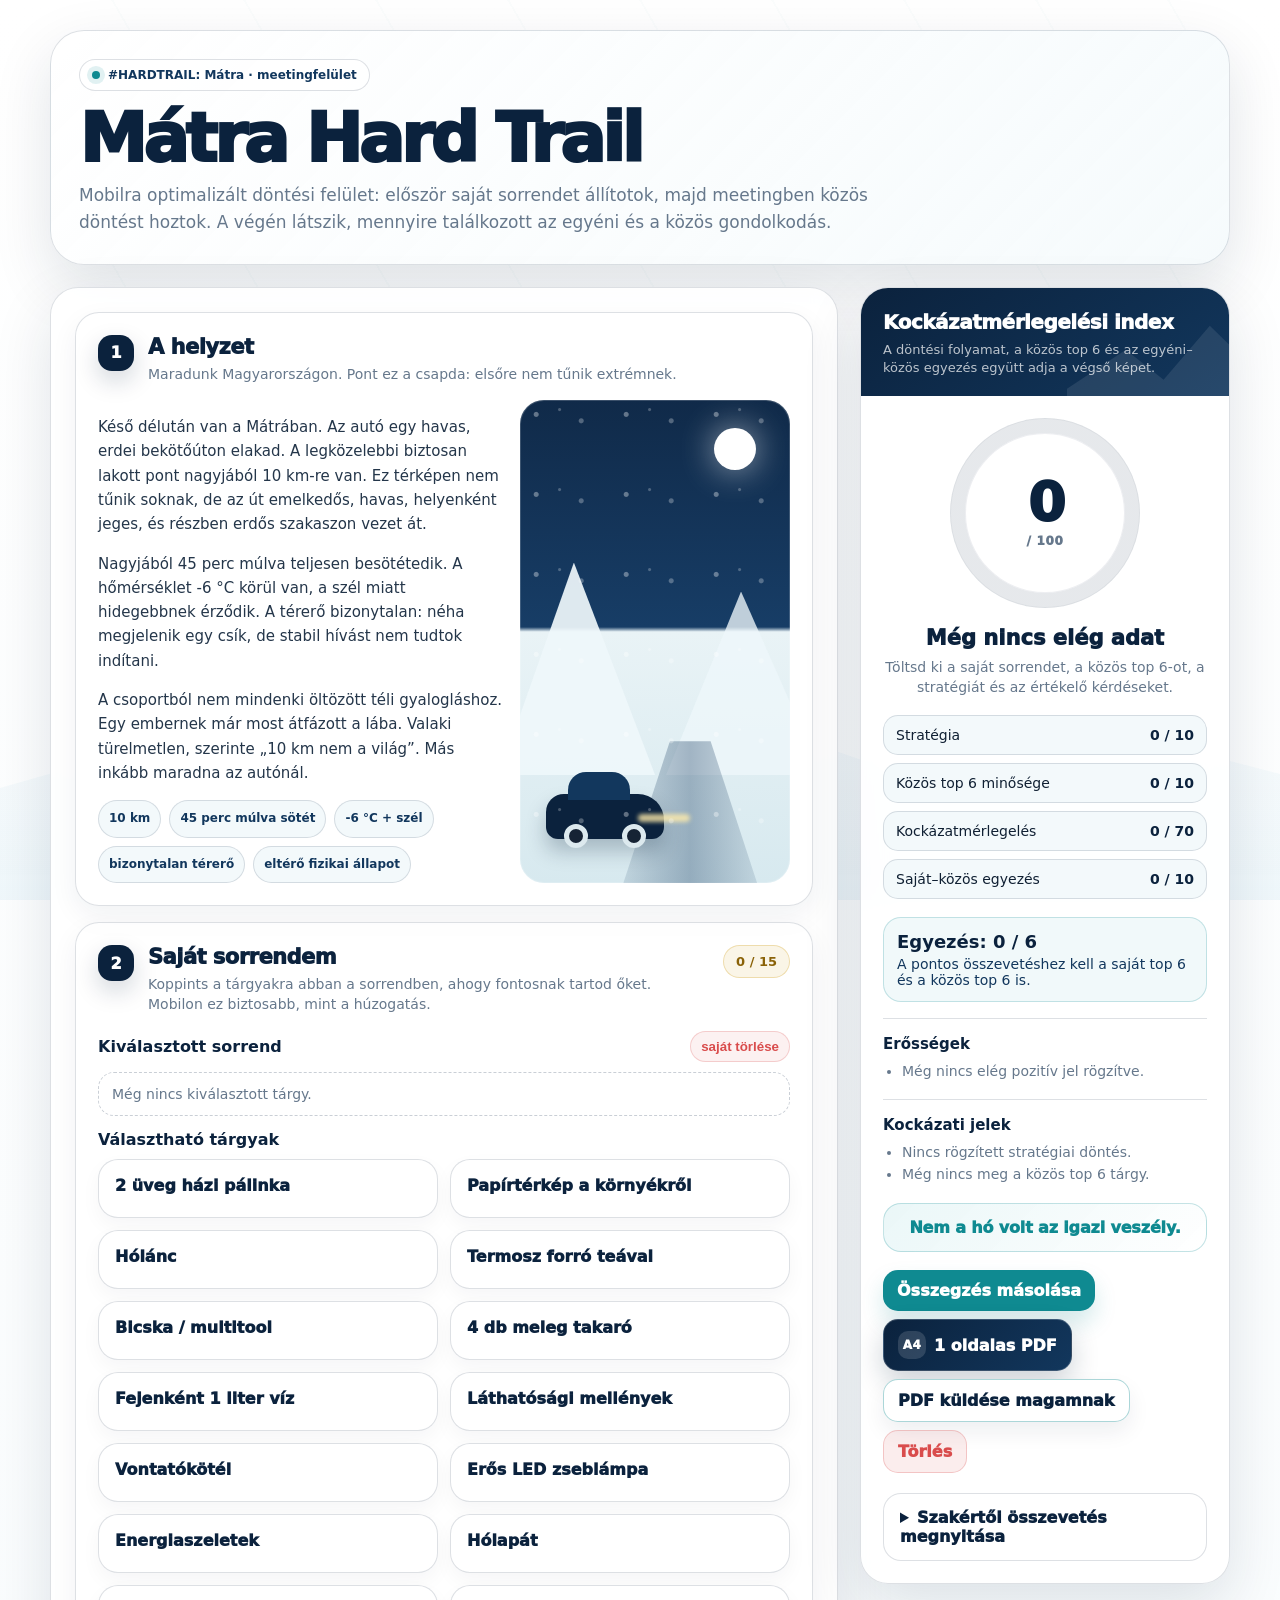
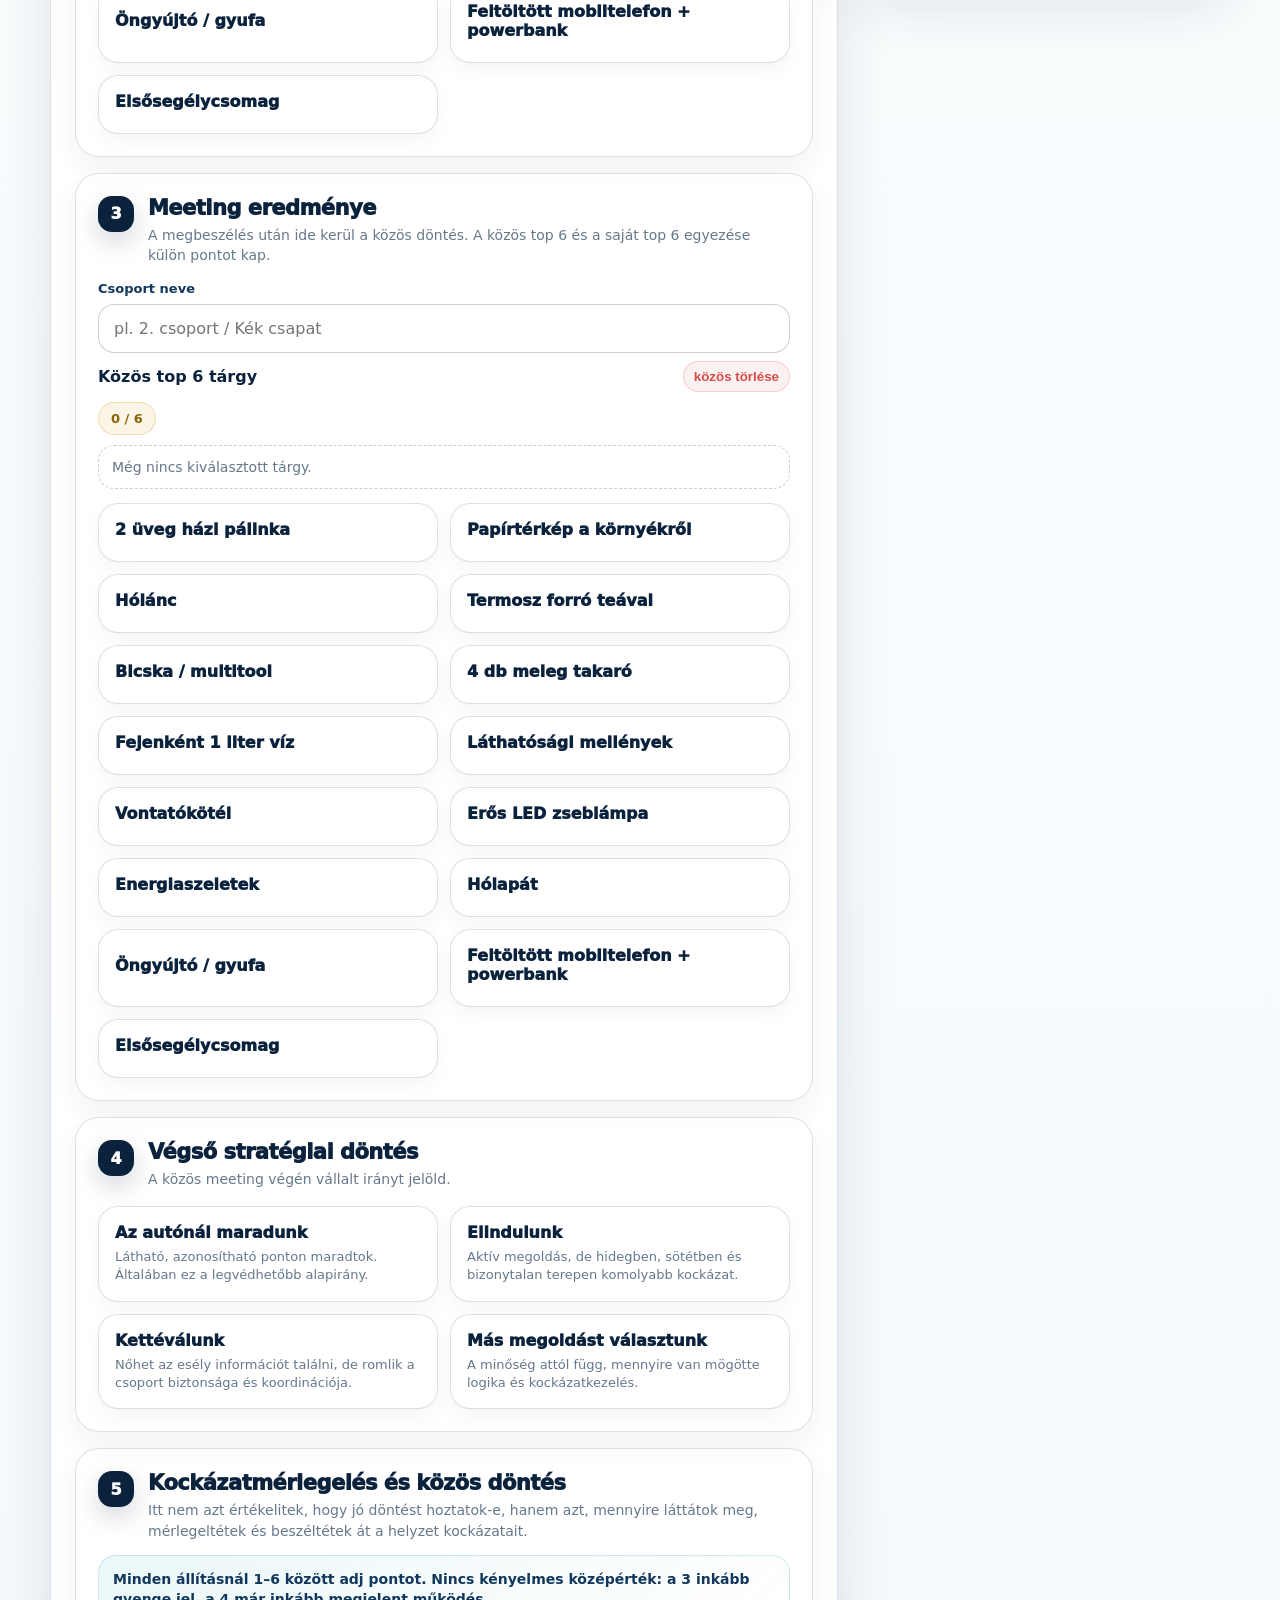
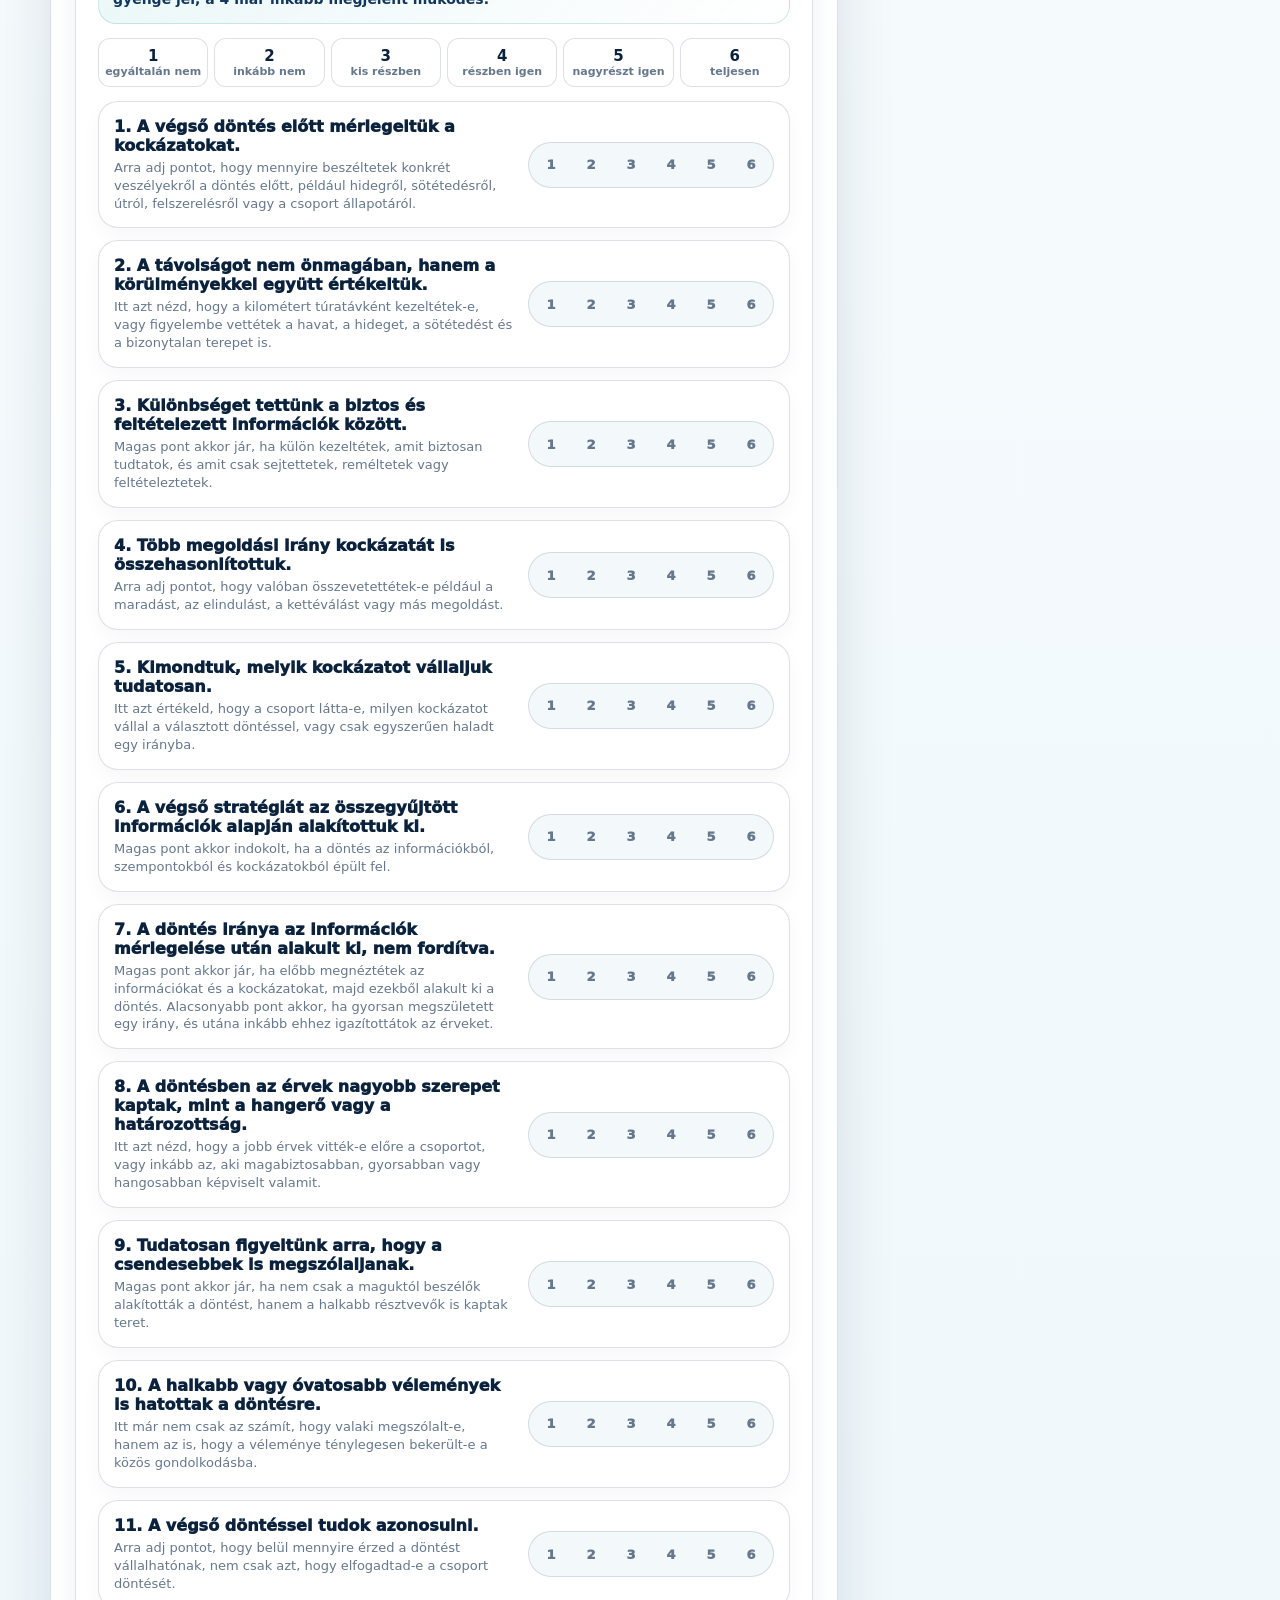
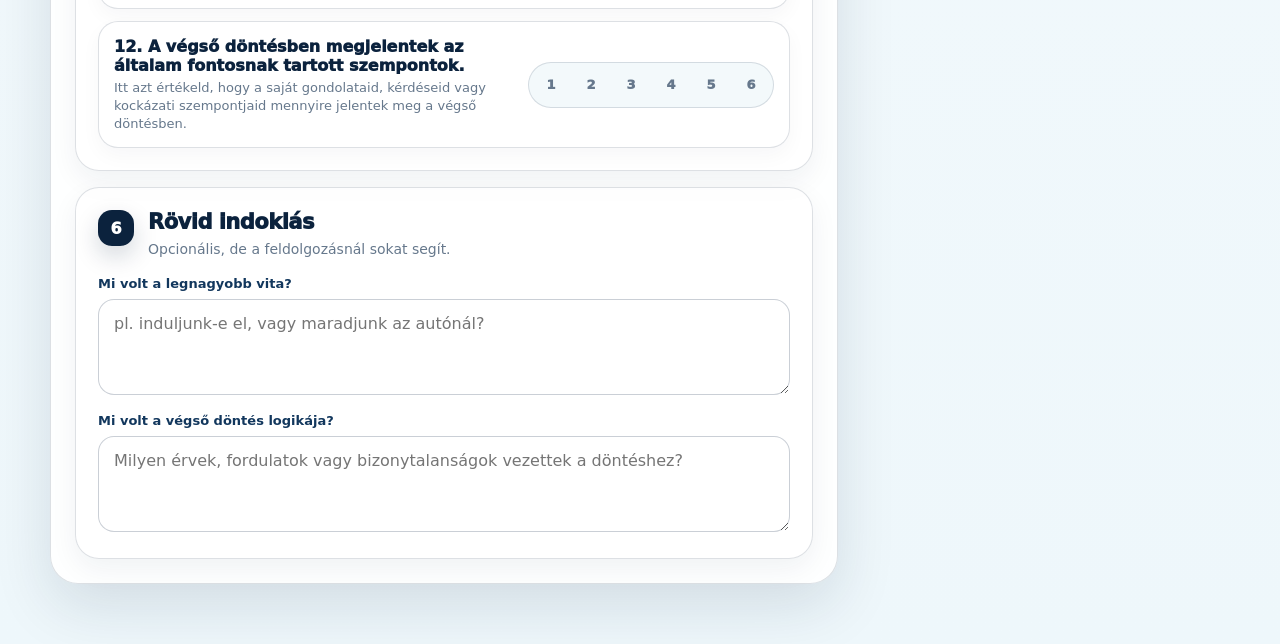
==== index.html @ 7ecd6f2f "Add mobile meeting flow and item overlap score" ====
<!doctype html>
<html lang="hu">
<head>
<meta charset="utf-8">
<meta name="viewport" content="width=device-width,initial-scale=1">
<title>Mátra Hard Trail – meetingfelület</title>
<style>
:root{--navy:#0b223d;--navy2:#12375d;--teal:#0f8a91;--ice:#f3f9fb;--ink:#102033;--muted:#66788c;--line:rgba(15,39,69,.14);--red:#d94c4c;--amber:#d6a93a;--green:#2d9b78;--shadow:0 22px 60px rgba(11,34,61,.12);--soft:0 10px 28px rgba(11,34,61,.06)}
*{box-sizing:border-box}body{margin:0;font-family:Inter,system-ui,-apple-system,BlinkMacSystemFont,"Segoe UI",sans-serif;color:var(--ink);min-height:100vh;background:radial-gradient(900px 520px at 8% -12%,rgba(15,138,145,.18),transparent 62%),radial-gradient(780px 480px at 96% -8%,rgba(18,55,93,.16),transparent 60%),linear-gradient(180deg,#fff 0%,#eef7fb 100%)}body:before{content:"";position:fixed;inset:0;z-index:-2;pointer-events:none;opacity:.18;background-image:linear-gradient(120deg,transparent 0 88%,rgba(15,39,69,.12) 88% 89%,transparent 89%),linear-gradient(60deg,transparent 0 90%,rgba(15,138,145,.10) 90% 91%,transparent 91%);background-size:132px 132px}body:after{content:"";position:fixed;left:0;right:0;bottom:0;height:280px;z-index:-1;pointer-events:none;opacity:.55;background:linear-gradient(180deg,transparent,#e3f1f7);clip-path:polygon(0 60%,13% 43%,24% 56%,36% 30%,49% 58%,61% 40%,73% 59%,84% 36%,100% 55%,100% 100%,0 100%)}
.wrap{width:min(1180px,calc(100% - 32px));margin:0 auto;padding:30px 0 60px}.hero{overflow:hidden;border:1px solid var(--line);border-radius:34px;background:linear-gradient(135deg,rgba(255,255,255,.95),rgba(244,250,252,.82));box-shadow:var(--shadow);padding:28px;margin-bottom:22px}.eyebrow{display:inline-flex;align-items:center;gap:8px;width:max-content;border:1px solid var(--line);background:rgba(255,255,255,.8);color:var(--navy2);padding:8px 12px;border-radius:999px;font-weight:850;font-size:12px}.dot{width:8px;height:8px;border-radius:999px;background:var(--teal);box-shadow:0 0 0 5px rgba(15,138,145,.12)}h1{margin:16px 0 12px;font-size:clamp(38px,5.3vw,68px);line-height:.93;color:var(--navy);letter-spacing:-.055em;font-weight:950}.subtitle{max-width:850px;margin:0;color:var(--muted);font-size:17px;line-height:1.58}.layout{display:grid;grid-template-columns:minmax(0,1fr) 370px;gap:22px;align-items:start}.card{background:rgba(255,255,255,.9);border:1px solid var(--line);border-radius:28px;box-shadow:var(--shadow);backdrop-filter:blur(12px)}.panel{padding:24px}.section{border:1px solid var(--line);background:rgba(255,255,255,.66);border-radius:24px;padding:22px;margin-top:16px;box-shadow:var(--soft)}.section:first-child{margin-top:0}.section-head{display:grid;grid-template-columns:auto minmax(0,1fr) auto;gap:14px;align-items:start;margin-bottom:16px}.step{width:36px;height:36px;border-radius:14px;display:grid;place-items:center;background:var(--navy);color:white;font-weight:950;box-shadow:0 10px 24px rgba(11,34,61,.18)}h2{margin:0;font-size:21px;color:var(--navy);letter-spacing:-.025em;font-weight:920}.hint{margin:5px 0 0;color:var(--muted);font-size:14px;line-height:1.45}.counter{display:inline-flex;align-items:center;gap:6px;border-radius:999px;padding:8px 12px;background:var(--ice);border:1px solid var(--line);color:var(--navy2);font-weight:900;font-size:13px;white-space:nowrap}.counter.good{background:rgba(45,155,120,.1);color:var(--green);border-color:rgba(45,155,120,.3)}.counter.warn{background:rgba(214,169,58,.12);color:#8a6208;border-color:rgba(214,169,58,.34)}label.small{display:block;font-size:13px;font-weight:850;color:var(--navy2);margin-bottom:8px}input[type=text],textarea{width:100%;border:1px solid rgba(15,39,69,.22);background:#fff;color:var(--ink);border-radius:16px;padding:14px 15px;font:inherit;outline:0}textarea{min-height:96px;resize:vertical}input:focus,textarea:focus{border-color:var(--teal);box-shadow:0 0 0 4px rgba(15,138,145,.13)}
.story-grid{display:grid;grid-template-columns:minmax(0,1.2fr) minmax(240px,.8fr);gap:18px;align-items:stretch}.story-text{font-size:15px;line-height:1.62;color:#24364a}.facts{display:flex;flex-wrap:wrap;gap:8px;margin-top:14px}.fact{background:var(--ice);border:1px solid var(--line);color:var(--navy2);border-radius:999px;padding:8px 10px;font-weight:850;font-size:12px}.scene{position:relative;min-height:300px;border-radius:24px;overflow:hidden;background:linear-gradient(180deg,#102a49 0%,#173d66 47%,#e9f3f6 48%,#d7e9ef 100%);box-shadow:inset 0 0 0 1px rgba(255,255,255,.18)}.scene:after{content:"";position:absolute;inset:0;background:radial-gradient(circle at 18% 18%,rgba(255,255,255,.35) 0 2px,transparent 3px),radial-gradient(circle at 68% 26%,rgba(255,255,255,.28) 0 2px,transparent 3px),radial-gradient(circle at 44% 12%,rgba(255,255,255,.25) 0 1px,transparent 2px);background-size:90px 80px}.moon{position:absolute;right:34px;top:28px;width:42px;height:42px;border-radius:50%;background:#fff;box-shadow:0 0 34px rgba(255,255,255,.6)}.mount{position:absolute;bottom:108px;width:58%;height:44%;background:#eff8fb;clip-path:polygon(0 100%,48% 0,100% 100%)}.m1{left:-8%;opacity:.92}.m2{right:-12%;height:38%;opacity:.78}.road{position:absolute;left:36%;right:10%;bottom:-18px;height:160px;background:linear-gradient(90deg,rgba(18,55,93,.10),rgba(18,55,93,.34),rgba(18,55,93,.10));clip-path:polygon(36% 0,64% 0,100% 100%,0 100%)}.car{position:absolute;left:26px;bottom:44px;width:118px;height:45px;border-radius:18px 26px 12px 12px;background:#0b223d;box-shadow:0 12px 20px rgba(11,34,61,.25)}.car:before{content:"";position:absolute;left:22px;top:-22px;width:62px;height:28px;border-radius:18px 18px 0 0;background:#12375d}.car:after{content:"";position:absolute;right:-26px;top:20px;width:52px;height:8px;border-radius:999px;background:rgba(255,236,170,.8);filter:blur(2px)}.wheel{position:absolute;bottom:-9px;width:24px;height:24px;border-radius:50%;background:#162334;border:5px solid #dce9ee}.w1{left:18px}.w2{right:18px}
.strategy-grid,.items-grid{display:grid;grid-template-columns:repeat(2,minmax(0,1fr));gap:12px}.choice-card,.pick-card{position:relative;display:block;width:100%;min-height:58px;text-align:left;border:1px solid var(--line);background:#fff;border-radius:20px;padding:16px;cursor:pointer;color:var(--ink);font:inherit;transition:.14s ease;box-shadow:0 8px 20px rgba(11,34,61,.04)}.choice-card:hover,.pick-card:hover{border-color:rgba(15,138,145,.42);transform:translateY(-1px);box-shadow:0 13px 28px rgba(11,34,61,.08)}.choice-card.active{background:linear-gradient(180deg,#fff,rgba(232,246,247,.86));border-color:rgba(15,138,145,.70);box-shadow:0 0 0 3px rgba(15,138,145,.12),0 14px 30px rgba(11,34,61,.08)}.choice-card.active:after{content:"✓";position:absolute;top:14px;right:14px;width:27px;height:27px;border-radius:999px;display:grid;place-items:center;background:var(--teal);color:white;font-weight:950}.choice-title,.pick-title{font-weight:920;color:var(--navy);margin:0 34px 6px 0;font-size:16px}.choice-text{color:var(--muted);font-size:13px;line-height:1.42}.rank-list{display:grid;gap:8px;margin-bottom:14px}.rank-row{display:grid;grid-template-columns:38px 1fr 36px;gap:10px;align-items:center;width:100%;min-height:50px;border:1px solid rgba(15,39,69,.14);background:linear-gradient(180deg,#fff,#f8fbfc);border-radius:16px;padding:8px 10px;text-align:left;color:var(--ink);font:inherit;cursor:pointer}.rank-row b{height:32px;width:32px;display:grid;place-items:center;border-radius:12px;background:var(--navy);color:#fff;font-size:13px}.rank-row span{font-weight:850;color:var(--navy);line-height:1.25}.rank-row em{font-style:normal;display:grid;place-items:center;color:var(--red);font-weight:950}.empty{border:1px dashed rgba(15,39,69,.22);border-radius:16px;padding:13px;color:var(--muted);font-size:14px;background:rgba(255,255,255,.55)}.subhead{display:flex;justify-content:space-between;gap:12px;align-items:center;margin:8px 0 10px}.subhead h3{margin:0;color:var(--navy);font-size:16px}.clear-btn{border:1px solid rgba(217,76,76,.22);background:rgba(217,76,76,.08);color:var(--red);border-radius:999px;padding:7px 10px;font-weight:900;cursor:pointer}.quality-intro{margin:-2px 0 14px;border:1px solid rgba(15,138,145,.18);background:linear-gradient(135deg,rgba(232,246,247,.88),rgba(255,255,255,.78));border-radius:18px;padding:13px 14px;color:var(--navy2);font-size:14px;line-height:1.45;font-weight:720}.scale-help{display:grid;grid-template-columns:repeat(6,1fr);gap:6px;margin:0 0 14px}.scale-help span{display:block;text-align:center;border:1px solid var(--line);background:#fff;border-radius:12px;padding:8px 6px;font-size:11px;color:var(--muted);font-weight:800}.scale-help b{display:block;color:var(--navy);font-size:15px}.quality-list{display:grid;gap:12px}.quality-row{display:grid;grid-template-columns:minmax(0,1fr) auto;gap:14px;align-items:center;background:#fff;border:1px solid var(--line);border-radius:20px;padding:15px;box-shadow:0 8px 20px rgba(11,34,61,.035)}.quality-title{font-weight:920;color:var(--navy);margin-bottom:4px}.quality-help{color:var(--muted);font-size:13px;line-height:1.38}.segmented{display:flex;gap:4px;background:var(--ice);border:1px solid var(--line);border-radius:999px;padding:4px;min-width:max-content}.segmented button{border:0;background:transparent;border-radius:999px;width:36px;height:36px;font:inherit;font-size:13px;font-weight:950;color:var(--muted);cursor:pointer}.segmented button.active{background:var(--navy);color:#fff;box-shadow:0 7px 18px rgba(11,34,61,.16)}
.result{position:sticky;top:18px;overflow:hidden;padding:0}.result-head{position:relative;overflow:hidden;padding:22px 22px 18px;background:linear-gradient(145deg,var(--navy),var(--navy2));color:white}.result-head:after{content:"";position:absolute;right:-48px;bottom:-38px;width:210px;height:150px;background:rgba(255,255,255,.09);clip-path:polygon(0 70%,28% 44%,46% 64%,68% 28%,100% 72%,100% 100%,0 100%)}.result-title{position:relative;z-index:1;margin:0;font-size:20px;font-weight:950;color:white}.result-subtitle{position:relative;z-index:1;margin:7px 0 0;color:rgba(255,255,255,.72);font-size:13px;line-height:1.42}.result-body{padding:22px}.score-ring{width:190px;height:190px;margin:0 auto 18px;border-radius:999px;display:grid;place-items:center;background:conic-gradient(var(--score-color) var(--angle),rgba(15,39,69,.10) 0);position:relative;box-shadow:inset 0 0 0 1px rgba(15,39,69,.05)}.score-ring:after{content:"";position:absolute;inset:15px;border-radius:999px;background:#fff;box-shadow:inset 0 0 0 1px rgba(15,39,69,.07)}.score-inner{position:relative;z-index:1;text-align:center}.score-number{font-size:54px;line-height:.92;font-weight:950;color:var(--navy);letter-spacing:-.06em}.score-label{margin-top:6px;color:var(--muted);font-size:12px;font-weight:950;text-transform:uppercase;letter-spacing:.06em}.verdict{text-align:center;font-size:21px;font-weight:950;color:var(--navy);margin-bottom:7px}.verdict-text{text-align:center;color:var(--muted);line-height:1.45;font-size:14px;margin-bottom:18px}.breakdown{display:grid;gap:8px;margin:16px 0 18px}.break-row{display:flex;justify-content:space-between;gap:12px;background:var(--ice);border:1px solid var(--line);border-radius:15px;padding:11px 12px;font-size:14px}.break-row strong{color:var(--navy)}.summary-box{border-top:1px solid var(--line);padding-top:16px;margin-top:16px}.summary-box h3{margin:0 0 8px;font-size:15px;color:var(--navy)}.summary-box ul{margin:0;padding-left:19px;color:var(--muted);font-size:14px;line-height:1.55}.compare-box{border:1px solid rgba(15,138,145,.22);background:rgba(232,246,247,.62);border-radius:18px;padding:13px;margin:16px 0;color:var(--navy2);font-size:14px}.compare-box b{display:block;font-size:18px;color:var(--navy);margin-bottom:4px}.closing-line{margin:18px 0 0;border:1px solid rgba(15,138,145,.24);background:linear-gradient(135deg,rgba(232,246,247,.9),rgba(255,255,255,.88));border-radius:18px;padding:14px 16px;text-align:center;color:var(--navy);font-weight:950;letter-spacing:-.01em}.closing-line span{color:var(--teal)}.actions{display:flex;flex-wrap:wrap;gap:8px;margin-top:18px}.btn{border:0;border-radius:15px;padding:11px 14px;font:inherit;font-weight:920;cursor:pointer;transition:.14s ease}.btn:hover{transform:translateY(-1px)}.btn-primary{background:var(--teal);color:white;box-shadow:0 12px 22px rgba(15,138,145,.18)}.btn-share{background:#fff;color:var(--navy);border:1px solid rgba(15,138,145,.35);box-shadow:0 10px 22px rgba(11,34,61,.07)}.btn-print{background:linear-gradient(135deg,var(--navy),var(--navy2));color:white;border:1px solid rgba(255,255,255,.18);box-shadow:0 12px 28px rgba(11,34,61,.20);display:inline-flex;align-items:center;gap:8px}.btn-print .icon{display:inline-grid;place-items:center;min-width:28px;height:28px;border-radius:10px;background:rgba(255,255,255,.14);font-size:12px;letter-spacing:.03em}.btn-danger{background:rgba(217,76,76,.1);color:var(--red);border:1px solid rgba(217,76,76,.25)}details{margin-top:20px;border:1px solid var(--line);background:rgba(255,255,255,.72);border-radius:18px;padding:14px 16px}summary{cursor:pointer;font-weight:920;color:var(--navy)}.expert-list{margin:12px 0 0;padding-left:19px;color:var(--muted);line-height:1.55;font-size:14px}.note{font-size:13px;line-height:1.45;color:var(--muted);margin-top:10px}.toast{position:fixed;left:50%;bottom:22px;transform:translateX(-50%) translateY(20px);background:var(--navy);color:white;padding:12px 16px;border-radius:999px;font-weight:850;opacity:0;pointer-events:none;transition:.18s ease;box-shadow:var(--shadow);z-index:20}.toast.show{opacity:1;transform:translateX(-50%) translateY(0)}.print-sheet{display:none}
@media(max-width:980px){.layout,.story-grid{grid-template-columns:1fr}.result{position:static}.strategy-grid,.items-grid{grid-template-columns:1fr}.quality-row{grid-template-columns:1fr}.segmented{width:max-content}.scale-help{grid-template-columns:repeat(3,1fr)}}@media(max-width:620px){.wrap{width:min(100% - 20px,1180px);padding-top:14px}.hero{padding:20px;border-radius:26px}.panel{padding:14px}.section{padding:16px;border-radius:20px}.section-head{grid-template-columns:auto 1fr}.section-head .counter{grid-column:1/-1;width:max-content}.segmented{width:100%;justify-content:space-between}.segmented button{flex:1}.result-body{padding:18px}.score-ring{width:166px;height:166px}.scale-help{grid-template-columns:repeat(2,1fr)}.scene{min-height:220px}.choice-card,.pick-card{min-height:62px}.rank-row{min-height:54px}}
@page{size:A4 portrait;margin:9mm}
@media print{*{-webkit-print-color-adjust:exact!important;print-color-adjust:exact!important}html,body{width:210mm;min-height:297mm;background:#fff!important}body:before,body:after,.wrap,.toast{display:none!important}.print-sheet{display:block!important;width:192mm;height:279mm;overflow:hidden;margin:0 auto;color:#102033;font-family:Inter,Arial,sans-serif;font-size:8.5pt;line-height:1.16}.print-top{display:grid;grid-template-columns:1fr 42mm;gap:5mm;align-items:center;border-bottom:1.2pt solid #0b223d;padding-bottom:3mm;margin-bottom:3mm}.print-kicker{font-size:7.4pt;font-weight:800;color:#0f8a91;text-transform:uppercase;letter-spacing:.05em}.print-title{font-size:21pt;line-height:1;font-weight:950;color:#0b223d;margin:1mm 0}.print-sub{font-size:8pt;color:#66788c}.print-score{border-radius:5mm;background:#0b223d;color:#fff;text-align:center;padding:4mm 3mm}.print-score-number{font-size:29pt;line-height:.9;font-weight:950}.print-score-label{font-size:7.2pt;opacity:.85;margin-top:1mm}.print-card{border:1pt solid rgba(15,39,69,.18);border-radius:4mm;padding:2.3mm;background:#fff;break-inside:avoid}.print-card.soft{background:#f3f9fb}.print-h{margin:0 0 1.5mm;font-size:9.4pt;color:#0b223d;font-weight:900}.print-grid{display:grid;grid-template-columns:1fr 1fr;gap:2.5mm}.print-list{margin:0;padding-left:4.2mm}.print-list li{margin:0 0 .65mm}.print-breakdown{display:grid;grid-template-columns:repeat(4,1fr);gap:2mm;margin:2.4mm 0}.print-mini{border-radius:3mm;background:#e8f6f7;padding:1.7mm;text-align:center}.print-mini b{display:block;color:#0b223d;font-size:10pt}.print-mini span{font-size:7pt;color:#66788c}.print-quality{display:grid;grid-template-columns:1fr 10mm;gap:.55mm 2mm}.print-q{border-bottom:.5pt solid rgba(15,39,69,.12);padding:.55mm 0}.print-answer{text-align:right;font-weight:850;color:#0b223d}.print-two{display:grid;grid-template-columns:1fr 1fr;gap:2.5mm;margin-top:2.5mm}.print-notes{margin-top:2.5mm;height:13mm;overflow:hidden}.print-footer{position:absolute;left:9mm;right:9mm;bottom:7mm;border-top:.8pt solid rgba(15,39,69,.18);padding-top:2mm;display:flex;justify-content:space-between;color:#66788c;font-size:7.2pt}.print-note-text{white-space:pre-wrap;color:#334155}}
</style>
</head>
<body>
<div class="wrap"><header class="hero"><div class="eyebrow"><span class="dot"></span>#HARDTRAIL: Mátra · meetingfelület</div><h1>Mátra Hard Trail</h1><p class="subtitle">Mobilra optimalizált döntési felület: először saját sorrendet állítotok, majd meetingben közös döntést hoztok. A végén látszik, mennyire találkozott az egyéni és a közös gondolkodás.</p></header><div class="layout"><main class="card panel"><section class="section"><div class="section-head"><div class="step">1</div><div><h2>A helyzet</h2><p class="hint">Maradunk Magyarországon. Pont ez a csapda: elsőre nem tűnik extrémnek.</p></div></div><div class="story-grid"><div class="story-text"><p>Késő délután van a Mátrában. Az autó egy havas, erdei bekötőúton elakad. A legközelebbi biztosan lakott pont nagyjából 10 km-re van. Ez térképen nem tűnik soknak, de az út emelkedős, havas, helyenként jeges, és részben erdős szakaszon vezet át.</p><p>Nagyjából 45 perc múlva teljesen besötétedik. A hőmérséklet -6 °C körül van, a szél miatt hidegebbnek érződik. A térerő bizonytalan: néha megjelenik egy csík, de stabil hívást nem tudtok indítani.</p><p>A csoportból nem mindenki öltözött téli gyalogláshoz. Egy embernek már most átfázott a lába. Valaki türelmetlen, szerinte „10 km nem a világ”. Más inkább maradna az autónál.</p><div class="facts"><span class="fact">10 km</span><span class="fact">45 perc múlva sötét</span><span class="fact">-6 °C + szél</span><span class="fact">bizonytalan térerő</span><span class="fact">eltérő fizikai állapot</span></div></div><div class="scene" aria-label="Havas mátrai úton elakadt autó"><div class="moon"></div><div class="mount m1"></div><div class="mount m2"></div><div class="road"></div><div class="car"><span class="wheel w1"></span><span class="wheel w2"></span></div></div></div></section><section class="section"><div class="section-head"><div class="step">2</div><div><h2>Saját sorrendem</h2><p class="hint">Koppints a tárgyakra abban a sorrendben, ahogy fontosnak tartod őket. Mobilon ez biztosabb, mint a húzogatás.</p></div><div class="counter" id="personalCounter">0 / 15</div></div><div class="subhead"><h3>Kiválasztott sorrend</h3><button class="clear-btn" id="clearPersonal" type="button">saját törlése</button></div><div class="rank-list" id="personalRank"></div><div class="subhead"><h3>Választható tárgyak</h3></div><div class="items-grid" id="personalItems"></div></section><section class="section"><div class="section-head"><div class="step">3</div><div><h2>Meeting eredménye</h2><p class="hint">A megbeszélés után ide kerül a közös döntés. A közös top 6 és a saját top 6 egyezése külön pontot kap.</p></div></div><label class="small" for="teamName">Csoport neve</label><input id="teamName" type="text" placeholder="pl. 2. csoport / Kék csapat"><div class="subhead"><h3>Közös top 6 tárgy</h3><button class="clear-btn" id="clearCommon" type="button">közös törlése</button></div><div class="counter" id="commonCounter" style="margin-bottom:10px">0 / 6</div><div class="rank-list" id="commonRank"></div><div class="items-grid" id="commonItems"></div></section><section class="section"><div class="section-head"><div class="step">4</div><div><h2>Végső stratégiai döntés</h2><p class="hint">A közös meeting végén vállalt irányt jelöld.</p></div></div><div class="strategy-grid" id="strategyGrid"></div></section><section class="section"><div class="section-head"><div class="step">5</div><div><h2>Kockázatmérlegelés és közös döntés</h2><p class="hint">Itt nem azt értékelitek, hogy jó döntést hoztatok-e, hanem azt, mennyire láttátok meg, mérlegeltétek és beszéltétek át a helyzet kockázatait.</p></div></div><div class="quality-intro">Minden állításnál 1–6 között adj pontot. Nincs kényelmes középérték: a 3 inkább gyenge jel, a 4 már inkább megjelent működés.</div><div class="scale-help"><span><b>1</b>egyáltalán nem</span><span><b>2</b>inkább nem</span><span><b>3</b>kis részben</span><span><b>4</b>részben igen</span><span><b>5</b>nagyrészt igen</span><span><b>6</b>teljesen</span></div><div class="quality-list" id="qualityList"></div></section><section class="section"><div class="section-head"><div class="step">6</div><div><h2>Rövid indoklás</h2><p class="hint">Opcionális, de a feldolgozásnál sokat segít.</p></div></div><label class="small" for="debate">Mi volt a legnagyobb vita?</label><textarea id="debate" placeholder="pl. induljunk-e el, vagy maradjunk az autónál?"></textarea><label class="small" for="notes" style="margin-top:14px">Mi volt a végső döntés logikája?</label><textarea id="notes" placeholder="Milyen érvek, fordulatok vagy bizonytalanságok vezettek a döntéshez?"></textarea></section></main><aside class="card result"><div class="result-head"><h2 class="result-title">Kockázatmérlegelési index</h2><p class="result-subtitle">A döntési folyamat, a közös top 6 és az egyéni–közös egyezés együtt adja a végső képet.</p></div><div class="result-body"><div class="score-ring" id="scoreRing" style="--angle:0deg;--score-color:var(--red)"><div class="score-inner"><div class="score-number" id="scoreNumber">0</div><div class="score-label">/ 100</div></div></div><div class="verdict" id="verdict">Még nincs elég adat</div><div class="verdict-text" id="verdictText">Töltsd ki a saját sorrendet, a közös top 6-ot, a stratégiát és az értékelő kérdéseket.</div><div class="breakdown"><div class="break-row"><span>Stratégia</span><strong id="strategyScore">0 / 10</strong></div><div class="break-row"><span>Közös top 6 minősége</span><strong id="itemScore">0 / 10</strong></div><div class="break-row"><span>Kockázatmérlegelés</span><strong id="processScore">0 / 70</strong></div><div class="break-row"><span>Saját–közös egyezés</span><strong id="overlapScore">0 / 10</strong></div></div><div class="compare-box" id="compareBox"><b>Egyezés: 0 / 6</b><span>Még nincs elég adat az összevetéshez.</span></div><div class="summary-box"><h3>Erősségek</h3><ul id="strengths"><li>Még nincs elég adat.</li></ul></div><div class="summary-box"><h3>Kockázati jelek</h3><ul id="risks"><li>Még nincs elég adat.</li></ul></div><div class="closing-line"><span>Nem a hó volt az igazi veszély.</span></div><div class="actions"><button class="btn btn-primary" id="copyBtn">Összegzés másolása</button><button class="btn btn-print" id="printBtn"><span class="icon">A4</span>1 oldalas PDF</button><button class="btn btn-share" id="emailPdfBtn">PDF küldése magamnak</button><button class="btn btn-danger" id="resetBtn">Törlés</button></div><details><summary>Szakértői összevetés megnyitása</summary><p class="note">Ezt érdemes csak a feldolgozásnál kinyitni, hogy játék közben ne lője le a tanulási élményt.</p><ol class="expert-list" id="expertList"></ol></details></div></aside></div></div>
<section class="print-sheet" id="printSheet"></section><div class="toast" id="toast">Másolva.</div>
<script>
const STORAGE_KEY="matra-meeting-index-v3",$=id=>document.getElementById(id);const items=[{id:"palinka",name:"2 üveg házi pálinka",expert:15},{id:"terkep",name:"Papírtérkép a környékről",expert:12},{id:"holanc",name:"Hólánc",expert:14},{id:"tea",name:"Termosz forró teával",expert:7},{id:"bicska",name:"Bicska / multitool",expert:13},{id:"takaro",name:"4 db meleg takaró",expert:2},{id:"viz",name:"Fejenként 1 liter víz",expert:9},{id:"melleny",name:"Láthatósági mellények",expert:3},{id:"vontatokotel",name:"Vontatókötél",expert:10},{id:"zseblampa",name:"Erős LED zseblámpa",expert:4},{id:"energia",name:"Energiaszeletek",expert:8},{id:"holapat",name:"Hólapát",expert:5},{id:"gyufa",name:"Öngyújtó / gyufa",expert:11},{id:"telefon",name:"Feltöltött mobiltelefon + powerbank",expert:1},{id:"elsosegely",name:"Elsősegélycsomag",expert:6}];
const strategies=[{id:"marad",title:"Az autónál maradunk",text:"Látható, azonosítható ponton maradtok. Általában ez a legvédhetőbb alapirány.",score:10},{id:"indul",title:"Elindulunk",text:"Aktív megoldás, de hidegben, sötétben és bizonytalan terepen komolyabb kockázat.",score:4},{id:"kettevalik",title:"Kettéválunk",text:"Nőhet az esély információt találni, de romlik a csoport biztonsága és koordinációja.",score:0},{id:"mas",title:"Más megoldást választunk",text:"A minőség attól függ, mennyire van mögötte logika és kockázatkezelés.",score:6}];
const qualities=[{id:"risks",title:"A végső döntés előtt mérlegeltük a kockázatokat.",help:"Arra adj pontot, hogy mennyire beszéltetek konkrét veszélyekről a döntés előtt, például hidegről, sötétedésről, útról, felszerelésről vagy a csoport állapotáról."},{id:"distance",title:"A távolságot nem önmagában, hanem a körülményekkel együtt értékeltük.",help:"Itt azt nézd, hogy a kilométert túratávként kezeltétek-e, vagy figyelembe vettétek a havat, a hideget, a sötétedést és a bizonytalan terepet is."},{id:"facts",title:"Különbséget tettünk a biztos és feltételezett információk között.",help:"Magas pont akkor jár, ha külön kezeltétek, amit biztosan tudtatok, és amit csak sejtettetek, reméltetek vagy feltételeztetek."},{id:"options",title:"Több megoldási irány kockázatát is összehasonlítottuk.",help:"Arra adj pontot, hogy valóban összevetettétek-e például a maradást, az elindulást, a kettéválást vagy más megoldást."},{id:"aware_risk",title:"Kimondtuk, melyik kockázatot vállaljuk tudatosan.",help:"Itt azt értékeld, hogy a csoport látta-e, milyen kockázatot vállal a választott döntéssel, vagy csak egyszerűen haladt egy irányba."},{id:"strategy_info",title:"A végső stratégiát az összegyűjtött információk alapján alakítottuk ki.",help:"Magas pont akkor indokolt, ha a döntés az információkból, szempontokból és kockázatokból épült fel."},{id:"info_first",title:"A döntés iránya az információk mérlegelése után alakult ki, nem fordítva.",help:"Magas pont akkor jár, ha előbb megnéztétek az információkat és a kockázatokat, majd ezekből alakult ki a döntés. Alacsonyabb pont akkor, ha gyorsan megszületett egy irány, és utána inkább ehhez igazítottátok az érveket."},{id:"arguments",title:"A döntésben az érvek nagyobb szerepet kaptak, mint a hangerő vagy a határozottság.",help:"Itt azt nézd, hogy a jobb érvek vitték-e előre a csoportot, vagy inkább az, aki magabiztosabban, gyorsabban vagy hangosabban képviselt valamit."},{id:"quiet_space",title:"Tudatosan figyeltünk arra, hogy a csendesebbek is megszólaljanak.",help:"Magas pont akkor jár, ha nem csak a maguktól beszélők alakították a döntést, hanem a halkabb résztvevők is kaptak teret."},{id:"quiet_impact",title:"A halkabb vagy óvatosabb vélemények is hatottak a döntésre.",help:"Itt már nem csak az számít, hogy valaki megszólalt-e, hanem az is, hogy a véleménye ténylegesen bekerült-e a közös gondolkodásba."},{id:"identify",title:"A végső döntéssel tudok azonosulni.",help:"Arra adj pontot, hogy belül mennyire érzed a döntést vállalhatónak, nem csak azt, hogy elfogadtad-e a csoport döntését."},{id:"my_points",title:"A végső döntésben megjelentek az általam fontosnak tartott szempontok.",help:"Itt azt értékeld, hogy a saját gondolataid, kérdéseid vagy kockázati szempontjaid mennyire jelentek meg a végső döntésben."}];
const defaultQuality=Object.fromEntries(qualities.map(q=>[q.id,0]));const defaultState={teamName:"",personal:[],common:[],strategy:"",quality:defaultQuality,debate:"",notes:""};let state=loadState();
function esc(s){return String(s||"").replace(/[&<>"']/g,m=>({"&":"&amp;","<":"&lt;",">":"&gt;","\"":"&quot;","'":"&#39;"}[m]))}function strip(s){return String(s||"").normalize("NFD").replace(/[\u0300-\u036f]/g,"").replace(/[\\()]/g,"\\$&")}function itemName(id){return (items.find(i=>i.id===id)||{}).name||id}function loadState(){try{const saved=JSON.parse(localStorage.getItem(STORAGE_KEY));if(saved)return{...defaultState,...saved,quality:{...defaultQuality,...(saved.quality||{})}}}catch(e){}return structuredClone(defaultState)}function saveState(){localStorage.setItem(STORAGE_KEY,JSON.stringify(state))}function rating(id){return Number(state.quality[id]||0)}
function calc(){const st=strategies.find(s=>s.id===state.strategy),strategyScore=st?st.score:0,expertTop=state.common.filter(id=>(items.find(i=>i.id===id)||{}).expert<=6).length,itemScore=Math.round(expertTop/6*10),raw=qualities.reduce((sum,q)=>sum+rating(q.id),0),processScore=Math.round(raw/(qualities.length*6)*70),personalTop=state.personal.slice(0,6),overlap=personalTop.filter(id=>state.common.includes(id)),overlapScore=Math.round(overlap.length/6*10),total=Math.max(0,Math.min(100,strategyScore+itemScore+processScore+overlapScore));return{strategyScore,itemScore,processScore,overlapScore,overlap,expertTop,total,answered:qualities.filter(q=>rating(q.id)>0).length}}function verdictFor(t){if(t<1)return{title:"Még nincs elég adat",text:"Töltsd ki a saját sorrendet, a közös top 6-ot, a stratégiát és az értékelő kérdéseket.",color:"var(--red)"};if(t<40)return{title:"Magas döntési kockázat",text:"A folyamat több ponton sérülékeny. Ilyenkor könnyű gyorsnak tűnő, de gyenge döntést hozni.",color:"var(--red)"};if(t<65)return{title:"Billegő kockázatmérlegelés",text:"Van benne logika, de több kockázati jel is megjelent. A következő körben érdemes lassítani és pontosítani.",color:"var(--amber)"};if(t<80)return{title:"Használható döntési folyamat",text:"A döntés több ponton védhető. Még van benne kockázat, de már látszik a közös gondolkodás.",color:"var(--teal)"};return{title:"Stabil kockázatmérlegelés",text:"A csoport több szempontból biztonságosan döntött: volt információ, volt kockázatmérlegelés, és megjelent az önreflexió is.",color:"var(--green)"}}function answerLabel(v){return v?String(v):"—"}
function selectIn(list,id,limit){if(state[list].includes(id))state[list]=state[list].filter(x=>x!==id);else if(state[list].length<limit)state[list].push(id);else showToast(list==="personal"?"Már mind a 15 tárgyat sorba raktad.":"A közös listába maximum 6 tárgy kerülhet.");update()}function renderPicker(list,limit,rankId,itemsId,counterId){const selected=state[list],available=items.filter(i=>!selected.includes(i.id));$(rankId).innerHTML=selected.length?selected.map((id,i)=>`<button class="rank-row" type="button" data-remove-${list}="${id}"><b>${i+1}</b><span>${esc(itemName(id))}</span><em>×</em></button>`).join(""):`<div class="empty">Még nincs kiválasztott tárgy.</div>`;$(itemsId).innerHTML=available.length?available.map(i=>`<button class="pick-card" type="button" data-pick-${list}="${i.id}"><div class="pick-title">${esc(i.name)}</div></button>`).join(""):`<div class="empty">Minden tárgy bekerült a sorrendbe.</div>`;$(counterId).textContent=`${selected.length} / ${limit}`;$(counterId).className=`counter ${selected.length===limit?"good":"warn"}`;document.querySelectorAll(`[data-pick-${list}]`).forEach(b=>b.onclick=()=>selectIn(list,b.dataset[`pick${list[0].toUpperCase()+list.slice(1)}`],limit));document.querySelectorAll(`[data-remove-${list}]`).forEach(b=>b.onclick=()=>selectIn(list,b.dataset[`remove${list[0].toUpperCase()+list.slice(1)}`],limit))}
function renderStrategies(){$("strategyGrid").innerHTML=strategies.map(s=>`<button class="choice-card ${state.strategy===s.id?"active":""}" data-strategy="${s.id}" type="button"><div class="choice-title">${s.title}</div><div class="choice-text">${s.text}</div></button>`).join("");document.querySelectorAll("[data-strategy]").forEach(b=>b.onclick=()=>{state.strategy=b.dataset.strategy;update()})}function renderQualities(){$("qualityList").innerHTML=qualities.map((q,i)=>`<div class="quality-row"><div><div class="quality-title">${i+1}. ${q.title}</div><div class="quality-help">${q.help}</div></div><div class="segmented" data-quality="${q.id}">${[1,2,3,4,5,6].map(n=>`<button type="button" data-value="${n}" class="${rating(q.id)===n?"active":""}">${n}</button>`).join("")}</div></div>`).join("");document.querySelectorAll(".segmented button").forEach(b=>b.onclick=()=>{state.quality[b.closest(".segmented").dataset.quality]=Number(b.dataset.value);update()})}
function comparison(c){const p=state.personal.slice(0,6),cm=state.common,onlyP=p.filter(id=>!cm.includes(id)),onlyC=cm.filter(id=>!p.includes(id));return{p,cm,same:c.overlap,onlyP,onlyC}}function renderCompare(c){const x=comparison(c);if(x.p.length<6||x.cm.length<6){$("compareBox").innerHTML=`<b>Egyezés: ${x.same.length} / 6</b><span>A pontos összevetéshez kell a saját top 6 és a közös top 6 is.</span>`;return}$("compareBox").innerHTML=`<b>Egyezés: ${x.same.length} / 6</b><span>Egyező tárgyak: ${x.same.length?x.same.map(itemName).join(", "):"nincs"}</span><br><span>Nálad bent volt, a közösben nem: ${x.onlyP.length?x.onlyP.map(itemName).join(", "):"nincs"}</span><br><span>A közösben bent volt, nálad nem: ${x.onlyC.length?x.onlyC.map(itemName).join(", "):"nincs"}</span>`}function strengths(c){const s=[];if(state.strategy==="marad")s.push("Az autó közelében maradás védhető, kockázatkezelő alapirány volt.");if(c.expertTop>=4)s.push(`A közös top 6-ból ${c.expertTop} a szakértői top 6-ban is szerepel.`);if(c.overlap.length>=4)s.push(`Magas az egyéni és közös top 6 egyezése: ${c.overlap.length}/6.`);if(rating("risks")>=5)s.push("A döntés előtt több kockázatot is komolyan mérlegeltetek.");if(rating("info_first")>=5)s.push("A döntés iránya az információk mérlegelése után alakult ki.");if(rating("arguments")>=5)s.push("Az érvek erősebben hatottak, mint a hangerő vagy a határozottság.");if(rating("quiet_space")>=5||rating("quiet_impact")>=5)s.push("A halkabb vagy óvatosabb hangok is kaptak teret vagy hatást.");if(rating("identify")>=5)s.push("Erős azonosulás jelent meg a végső döntéssel.");return s.length?s:["Még nincs elég pozitív jel rögzítve."]}function risks(c){const r=[];if(!state.strategy)r.push("Nincs rögzített stratégiai döntés.");if(state.strategy==="kettevalik")r.push("A kettéválás erős koordinációs és biztonsági kockázatot jelent.");if(state.strategy==="indul")r.push("Az elindulás hidegben, sötétben és bizonytalan terepen növeli a sérülés és eltévedés kockázatát.");if(state.common.length<6)r.push("Még nincs meg a közös top 6 tárgy.");if(state.common.includes("palinka"))r.push("A pálinka hamis biztonságérzetet adhat, döntési csapdatárgy.");if(c.expertTop<=2&&state.common.length===6)r.push("Kevés szakértői top tárgy került a közös első hatba.");if(c.overlap.length<=2&&state.personal.length>=6&&state.common.length>=6)r.push("Alacsony az egyéni és közös top 6 egyezése. Érdemes megnézni, mi változott a megbeszélésben.");if(rating("distance")>0&&rating("distance")<=2)r.push("A távolság könnyen túratávként jelent meg, nem helyzeti kockázatként.");if(rating("info_first")>0&&rating("info_first")<=2)r.push("Úgy tűnhet, hogy előbb megszületett az irány, és az információk csak utána igazodtak hozzá.");if(rating("arguments")>0&&rating("arguments")<=2)r.push("A hangerő vagy határozottság erősebben hathatott, mint az érvek.");if(rating("quiet_impact")>0&&rating("quiet_impact")<=2)r.push("A halkabb vagy óvatosabb vélemények kevéssé hatottak a döntésre.");if(rating("my_points")>0&&rating("my_points")<=2)r.push("A saját fontos szempontjaid kevéssé jelentek meg a végső döntésben.");return r.length?r:["Nincs erős kockázati jel rögzítve."]}
function renderResult(){const c=calc(),v=verdictFor(c.total);$("scoreRing").style.setProperty("--angle",`${c.total*3.6}deg`);$("scoreRing").style.setProperty("--score-color",v.color);$("scoreNumber").textContent=c.total;$("verdict").textContent=v.title;$("verdictText").textContent=v.text;$("strategyScore").textContent=`${c.strategyScore} / 10`;$("itemScore").textContent=`${c.itemScore} / 10`;$("processScore").textContent=`${c.processScore} / 70`;$("overlapScore").textContent=`${c.overlapScore} / 10`;renderCompare(c);$("strengths").innerHTML=strengths(c).slice(0,5).map(x=>`<li>${esc(x)}</li>`).join("");$("risks").innerHTML=risks(c).slice(0,5).map(x=>`<li>${esc(x)}</li>`).join("");renderPrintSheet(c,v)}function renderExpertList(){$("expertList").innerHTML=[...items].sort((a,b)=>a.expert-b.expert).map(i=>`<li><strong>${i.expert}. hely:</strong> ${esc(i.name)}</li>`).join("")}function renderPrintSheet(c,v){const strategy=strategies.find(s=>s.id===state.strategy),qRows=qualities.map((q,i)=>`<div class="print-q">${i+1}. ${esc(q.title)}</div><div class="print-q print-answer">${answerLabel(rating(q.id))}</div>`).join(""),str=strengths(c).slice(0,3),risk=risks(c).slice(0,3);$("printSheet").innerHTML=`<div class="print-top"><div><div class="print-kicker">#HARDTRAIL: Mátra · meeting összegzés</div><div class="print-title">Kockázatmérlegelési index</div><div class="print-sub">10 km, 45 perc sötétedésig, -6 °C, bizonytalan térerő, eltérő fizikai állapot.</div></div><div class="print-score"><div class="print-score-number">${c.total}</div><div class="print-score-label">/ 100 · ${esc(v.title)}</div></div></div><div class="print-breakdown"><div class="print-mini"><b>${c.strategyScore}/10</b><span>Stratégia</span></div><div class="print-mini"><b>${c.itemScore}/10</b><span>Közös top 6</span></div><div class="print-mini"><b>${c.processScore}/70</b><span>Mérlegelés</span></div><div class="print-mini"><b>${c.overlapScore}/10</b><span>Egyezés</span></div></div><div class="print-grid"><div class="print-card"><h3 class="print-h">Saját top 6</h3><ol class="print-list">${state.personal.slice(0,6).map(id=>`<li>${esc(itemName(id))}</li>`).join("")||"<li>nincs rögzítve</li>"}</ol></div><div class="print-card"><h3 class="print-h">Közös top 6</h3><ol class="print-list">${state.common.map(id=>`<li>${esc(itemName(id))}</li>`).join("")||"<li>nincs rögzítve</li>"}</ol></div></div><div class="print-card soft" style="margin-top:2.5mm"><h3 class="print-h">Döntés és egyezés</h3><p style="margin:0">Csoport: ${esc(state.teamName||"nincs megadva")} · Stratégia: ${esc(strategy?strategy.title:"nincs rögzítve")} · Egyezés: ${c.overlap.length}/6</p></div><div class="print-card" style="margin-top:2.5mm"><h3 class="print-h">Kockázatmérlegelés és közös döntés</h3><div class="print-quality">${qRows}</div></div><div class="print-two"><div class="print-card"><h3 class="print-h">Erősségek</h3><ul class="print-list">${str.map(x=>`<li>${esc(x)}</li>`).join("")}</ul></div><div class="print-card"><h3 class="print-h">Kockázati jelek</h3><ul class="print-list">${risk.map(x=>`<li>${esc(x)}</li>`).join("")}</ul></div></div><div class="print-card print-notes"><h3 class="print-h">Vita / indoklás</h3><div class="print-note-text">${esc((state.debate?"Vita: "+state.debate+"\n":"")+(state.notes?"Logika: "+state.notes:"nincs rögzítve"))}</div></div><div class="print-footer"><span>Mátra Hard Trail</span><span>Nem a hó volt az igazi veszély.</span></div>`}
function update(){saveState();$("teamName").value=state.teamName;$("debate").value=state.debate;$("notes").value=state.notes;renderPicker("personal",15,"personalRank","personalItems","personalCounter");renderPicker("common",6,"commonRank","commonItems","commonCounter");renderStrategies();renderQualities();renderResult();renderExpertList()}function summaryText(){const c=calc(),strategy=strategies.find(s=>s.id===state.strategy),v=verdictFor(c.total),ratings=qualities.map((q,i)=>`${i+1}. ${q.title} ${answerLabel(rating(q.id))}/6`).join("\n");return[`Mátra Hard Trail – kockázatmérlegelési összegzés`,`Csoport: ${state.teamName||"nincs megadva"}`,`Stratégia: ${strategy?strategy.title:"nincs rögzítve"}`,`Saját top 6: ${state.personal.slice(0,6).map(itemName).join(", ")||"nincs rögzítve"}`,`Közös top 6: ${state.common.map(itemName).join(", ")||"nincs rögzítve"}`,`Saját–közös egyezés: ${c.overlap.length}/6`,"Egyező tárgyak: "+(c.overlap.map(itemName).join(", ")||"nincs"),`Kockázatmérlegelési index: ${c.total}/100 – ${v.title}`,`Stratégia: ${c.strategyScore}/10, közös top 6: ${c.itemScore}/10, kockázatmérlegelés: ${c.processScore}/70, egyezés: ${c.overlapScore}/10`,`\nÁllítások:\n${ratings}`,`\nLegnagyobb vita: ${state.debate||"nincs"}`,`Döntés logikája: ${state.notes||"nincs"}`,`\nNem a hó volt az igazi veszély.`].join("\n")}function makePdfBlob(){const lines=summaryText().split("\n").flatMap(line=>line.length>82?line.match(/.{1,82}(\s|$)/g).map(x=>x.trim()):[line]).slice(0,58);let content="BT /F1 11 Tf 50 800 Td 14 TL ";lines.forEach(line=>{content+="("+strip(line)+") Tj T* "});content+="ET";const objs=["<< /Type /Catalog /Pages 2 0 R >>","<< /Type /Pages /Kids [3 0 R] /Count 1 >>","<< /Type /Page /Parent 2 0 R /MediaBox [0 0 595 842] /Resources << /Font << /F1 4 0 R >> >> /Contents 5 0 R >>","<< /Type /Font /Subtype /Type1 /BaseFont /Helvetica >>",`<< /Length ${content.length} >>\nstream\n${content}\nendstream`];let pdf="%PDF-1.4\n",offsets=[0];objs.forEach((o,i)=>{offsets.push(pdf.length);pdf+=`${i+1} 0 obj\n${o}\nendobj\n`});const xref=pdf.length;pdf+=`xref\n0 ${objs.length+1}\n0000000000 65535 f \n`+offsets.slice(1).map(n=>String(n).padStart(10,"0")+" 00000 n ").join("\n")+`\ntrailer\n<< /Size ${objs.length+1} /Root 1 0 R >>\nstartxref\n${xref}\n%%EOF`;return new Blob([pdf],{type:"application/pdf"})}function safeFileName(){return `matra-hardtrail-${(state.teamName||"csoport").toLowerCase().normalize("NFD").replace(/[\u0300-\u036f]/g,"").replace(/[^a-z0-9]+/g,"-").replace(/^-|-$/g,"")||"csoport"}.pdf`}async function sharePdf(){const blob=makePdfBlob(),file=new File([blob],safeFileName(),{type:"application/pdf"}),subject="Mátra Hard Trail – kockázatmérlegelési összegzés";if(navigator.canShare&&navigator.canShare({files:[file]})){try{await navigator.share({files:[file],title:subject,text:"Csatolva a Mátra Hard Trail PDF összegzése."});showToast("PDF megosztva.");return}catch(e){if(e.name==="AbortError")return}}const url=URL.createObjectURL(blob),a=document.createElement("a");a.href=url;a.download=file.name;a.click();setTimeout(()=>URL.revokeObjectURL(url),1200);location.href=`mailto:?subject=${encodeURIComponent(subject)}&body=${encodeURIComponent(summaryText()+"\n\nA PDF-et letöltöttem, csatold ehhez az e-mailhez.")}`;showToast("PDF letöltve, csatold a megnyíló e-mailhez.")}function showToast(text){const t=$("toast");t.textContent=text;t.classList.add("show");setTimeout(()=>t.classList.remove("show"),2200)}
$("teamName").addEventListener("input",e=>{state.teamName=e.target.value;saveState();renderResult()});$("debate").addEventListener("input",e=>{state.debate=e.target.value;saveState();renderResult()});$("notes").addEventListener("input",e=>{state.notes=e.target.value;saveState();renderResult()});$("clearPersonal").onclick=()=>{state.personal=[];update()};$("clearCommon").onclick=()=>{state.common=[];update()};$("copyBtn").onclick=async()=>{try{await navigator.clipboard.writeText(summaryText());showToast("Összegzés másolva.")}catch(e){showToast("A másolás nem sikerült ebben a böngészőben.")}};$("printBtn").onclick=()=>{renderPrintSheet(calc(),verdictFor(calc().total));window.print()};$("emailPdfBtn").onclick=sharePdf;$("resetBtn").onclick=()=>{if(confirm("Törlöd az aktuális kitöltést?")){state=structuredClone(defaultState);localStorage.removeItem(STORAGE_KEY);update()}};update();
</script>
</body>
</html>
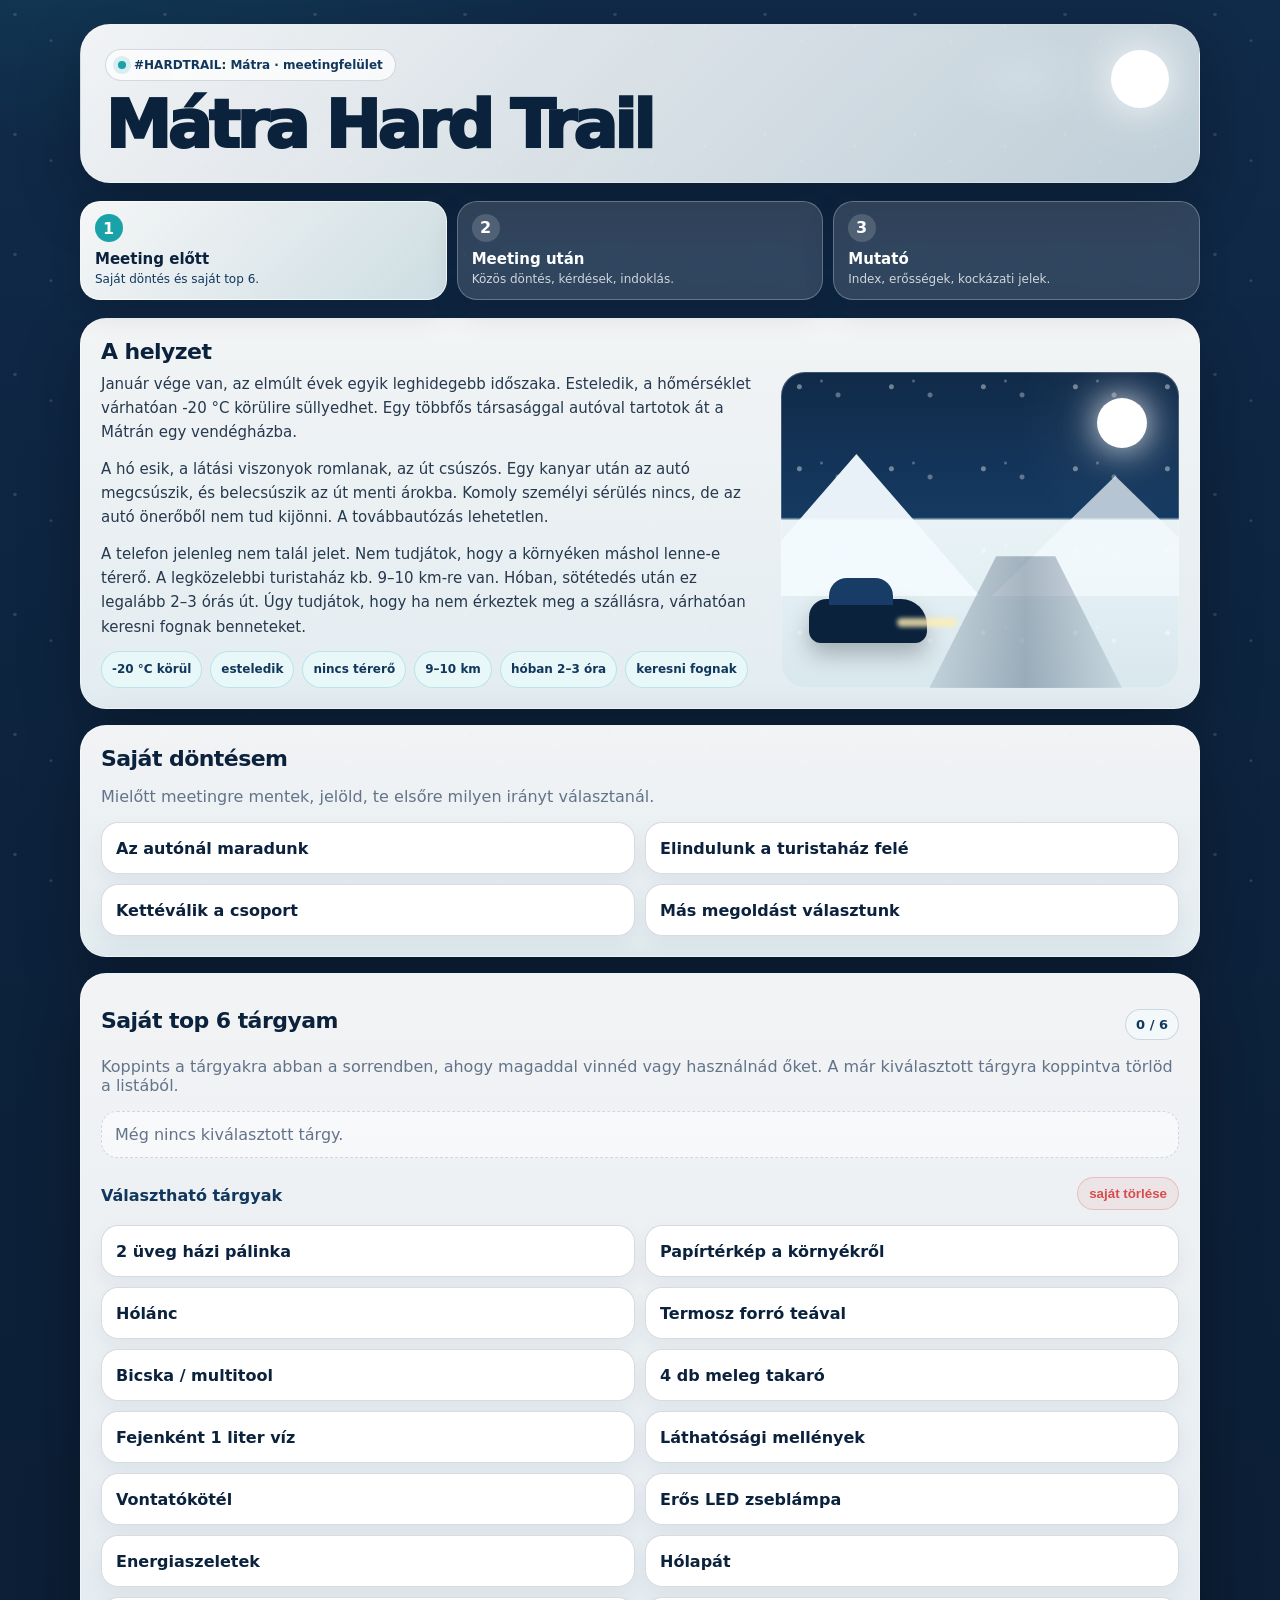
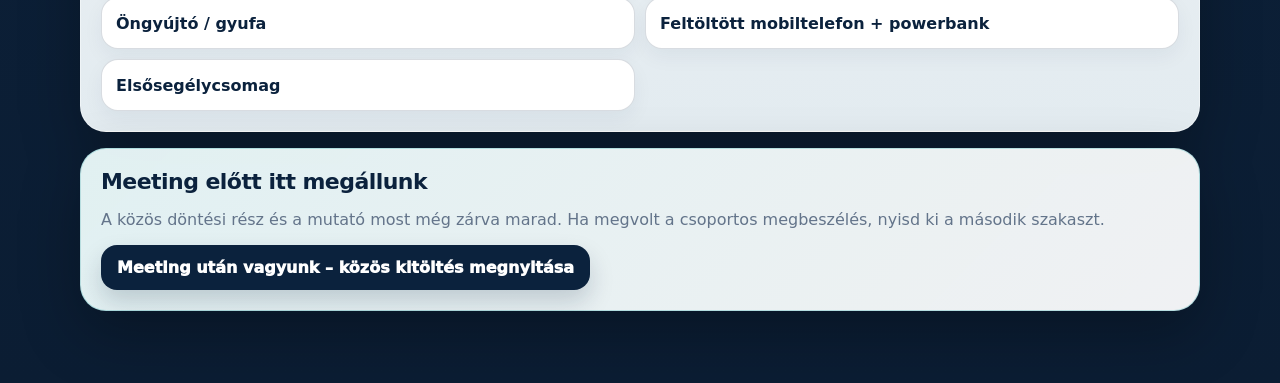
==== commit 16500048: "A v2 legyen az alapértelmezett Mátra verzió" ====
--- a/index.html
+++ b/index.html
@@ -3,35 +3,19 @@
 <head>
 <meta charset="utf-8">
 <meta name="viewport" content="width=device-width,initial-scale=1">
-<title>Mátra Hard Trail – meetingfelület</title>
+<meta http-equiv="refresh" content="0; url=matra-v2.html">
+<title>Mátra Hard Trail</title>
 <style>
-:root{--navy:#0b223d;--navy2:#12375d;--teal:#0f8a91;--ice:#f3f9fb;--ink:#102033;--muted:#66788c;--line:rgba(15,39,69,.14);--red:#d94c4c;--amber:#d6a93a;--green:#2d9b78;--shadow:0 22px 60px rgba(11,34,61,.12);--soft:0 10px 28px rgba(11,34,61,.06)}
-*{box-sizing:border-box}body{margin:0;font-family:Inter,system-ui,-apple-system,BlinkMacSystemFont,"Segoe UI",sans-serif;color:var(--ink);min-height:100vh;background:radial-gradient(900px 520px at 8% -12%,rgba(15,138,145,.18),transparent 62%),radial-gradient(780px 480px at 96% -8%,rgba(18,55,93,.16),transparent 60%),linear-gradient(180deg,#fff 0%,#eef7fb 100%)}body:before{content:"";position:fixed;inset:0;z-index:-2;pointer-events:none;opacity:.18;background-image:linear-gradient(120deg,transparent 0 88%,rgba(15,39,69,.12) 88% 89%,transparent 89%),linear-gradient(60deg,transparent 0 90%,rgba(15,138,145,.10) 90% 91%,transparent 91%);background-size:132px 132px}body:after{content:"";position:fixed;left:0;right:0;bottom:0;height:280px;z-index:-1;pointer-events:none;opacity:.55;background:linear-gradient(180deg,transparent,#e3f1f7);clip-path:polygon(0 60%,13% 43%,24% 56%,36% 30%,49% 58%,61% 40%,73% 59%,84% 36%,100% 55%,100% 100%,0 100%)}
-.wrap{width:min(1180px,calc(100% - 32px));margin:0 auto;padding:30px 0 60px}.hero{overflow:hidden;border:1px solid var(--line);border-radius:34px;background:linear-gradient(135deg,rgba(255,255,255,.95),rgba(244,250,252,.82));box-shadow:var(--shadow);padding:28px;margin-bottom:22px}.eyebrow{display:inline-flex;align-items:center;gap:8px;width:max-content;border:1px solid var(--line);background:rgba(255,255,255,.8);color:var(--navy2);padding:8px 12px;border-radius:999px;font-weight:850;font-size:12px}.dot{width:8px;height:8px;border-radius:999px;background:var(--teal);box-shadow:0 0 0 5px rgba(15,138,145,.12)}h1{margin:16px 0 12px;font-size:clamp(38px,5.3vw,68px);line-height:.93;color:var(--navy);letter-spacing:-.055em;font-weight:950}.subtitle{max-width:850px;margin:0;color:var(--muted);font-size:17px;line-height:1.58}.layout{display:grid;grid-template-columns:minmax(0,1fr) 370px;gap:22px;align-items:start}.card{background:rgba(255,255,255,.9);border:1px solid var(--line);border-radius:28px;box-shadow:var(--shadow);backdrop-filter:blur(12px)}.panel{padding:24px}.section{border:1px solid var(--line);background:rgba(255,255,255,.66);border-radius:24px;padding:22px;margin-top:16px;box-shadow:var(--soft)}.section:first-child{margin-top:0}.section-head{display:grid;grid-template-columns:auto minmax(0,1fr) auto;gap:14px;align-items:start;margin-bottom:16px}.step{width:36px;height:36px;border-radius:14px;display:grid;place-items:center;background:var(--navy);color:white;font-weight:950;box-shadow:0 10px 24px rgba(11,34,61,.18)}h2{margin:0;font-size:21px;color:var(--navy);letter-spacing:-.025em;font-weight:920}.hint{margin:5px 0 0;color:var(--muted);font-size:14px;line-height:1.45}.counter{display:inline-flex;align-items:center;gap:6px;border-radius:999px;padding:8px 12px;background:var(--ice);border:1px solid var(--line);color:var(--navy2);font-weight:900;font-size:13px;white-space:nowrap}.counter.good{background:rgba(45,155,120,.1);color:var(--green);border-color:rgba(45,155,120,.3)}.counter.warn{background:rgba(214,169,58,.12);color:#8a6208;border-color:rgba(214,169,58,.34)}label.small{display:block;font-size:13px;font-weight:850;color:var(--navy2);margin-bottom:8px}input[type=text],textarea{width:100%;border:1px solid rgba(15,39,69,.22);background:#fff;color:var(--ink);border-radius:16px;padding:14px 15px;font:inherit;outline:0}textarea{min-height:96px;resize:vertical}input:focus,textarea:focus{border-color:var(--teal);box-shadow:0 0 0 4px rgba(15,138,145,.13)}
-.story-grid{display:grid;grid-template-columns:minmax(0,1.2fr) minmax(240px,.8fr);gap:18px;align-items:stretch}.story-text{font-size:15px;line-height:1.62;color:#24364a}.facts{display:flex;flex-wrap:wrap;gap:8px;margin-top:14px}.fact{background:var(--ice);border:1px solid var(--line);color:var(--navy2);border-radius:999px;padding:8px 10px;font-weight:850;font-size:12px}.scene{position:relative;min-height:300px;border-radius:24px;overflow:hidden;background:linear-gradient(180deg,#102a49 0%,#173d66 47%,#e9f3f6 48%,#d7e9ef 100%);box-shadow:inset 0 0 0 1px rgba(255,255,255,.18)}.scene:after{content:"";position:absolute;inset:0;background:radial-gradient(circle at 18% 18%,rgba(255,255,255,.35) 0 2px,transparent 3px),radial-gradient(circle at 68% 26%,rgba(255,255,255,.28) 0 2px,transparent 3px),radial-gradient(circle at 44% 12%,rgba(255,255,255,.25) 0 1px,transparent 2px);background-size:90px 80px}.moon{position:absolute;right:34px;top:28px;width:42px;height:42px;border-radius:50%;background:#fff;box-shadow:0 0 34px rgba(255,255,255,.6)}.mount{position:absolute;bottom:108px;width:58%;height:44%;background:#eff8fb;clip-path:polygon(0 100%,48% 0,100% 100%)}.m1{left:-8%;opacity:.92}.m2{right:-12%;height:38%;opacity:.78}.road{position:absolute;left:36%;right:10%;bottom:-18px;height:160px;background:linear-gradient(90deg,rgba(18,55,93,.10),rgba(18,55,93,.34),rgba(18,55,93,.10));clip-path:polygon(36% 0,64% 0,100% 100%,0 100%)}.car{position:absolute;left:26px;bottom:44px;width:118px;height:45px;border-radius:18px 26px 12px 12px;background:#0b223d;box-shadow:0 12px 20px rgba(11,34,61,.25)}.car:before{content:"";position:absolute;left:22px;top:-22px;width:62px;height:28px;border-radius:18px 18px 0 0;background:#12375d}.car:after{content:"";position:absolute;right:-26px;top:20px;width:52px;height:8px;border-radius:999px;background:rgba(255,236,170,.8);filter:blur(2px)}.wheel{position:absolute;bottom:-9px;width:24px;height:24px;border-radius:50%;background:#162334;border:5px solid #dce9ee}.w1{left:18px}.w2{right:18px}
-.strategy-grid,.items-grid{display:grid;grid-template-columns:repeat(2,minmax(0,1fr));gap:12px}.choice-card,.pick-card{position:relative;display:block;width:100%;min-height:58px;text-align:left;border:1px solid var(--line);background:#fff;border-radius:20px;padding:16px;cursor:pointer;color:var(--ink);font:inherit;transition:.14s ease;box-shadow:0 8px 20px rgba(11,34,61,.04)}.choice-card:hover,.pick-card:hover{border-color:rgba(15,138,145,.42);transform:translateY(-1px);box-shadow:0 13px 28px rgba(11,34,61,.08)}.choice-card.active{background:linear-gradient(180deg,#fff,rgba(232,246,247,.86));border-color:rgba(15,138,145,.70);box-shadow:0 0 0 3px rgba(15,138,145,.12),0 14px 30px rgba(11,34,61,.08)}.choice-card.active:after{content:"✓";position:absolute;top:14px;right:14px;width:27px;height:27px;border-radius:999px;display:grid;place-items:center;background:var(--teal);color:white;font-weight:950}.choice-title,.pick-title{font-weight:920;color:var(--navy);margin:0 34px 6px 0;font-size:16px}.choice-text{color:var(--muted);font-size:13px;line-height:1.42}.rank-list{display:grid;gap:8px;margin-bottom:14px}.rank-row{display:grid;grid-template-columns:38px 1fr 36px;gap:10px;align-items:center;width:100%;min-height:50px;border:1px solid rgba(15,39,69,.14);background:linear-gradient(180deg,#fff,#f8fbfc);border-radius:16px;padding:8px 10px;text-align:left;color:var(--ink);font:inherit;cursor:pointer}.rank-row b{height:32px;width:32px;display:grid;place-items:center;border-radius:12px;background:var(--navy);color:#fff;font-size:13px}.rank-row span{font-weight:850;color:var(--navy);line-height:1.25}.rank-row em{font-style:normal;display:grid;place-items:center;color:var(--red);font-weight:950}.empty{border:1px dashed rgba(15,39,69,.22);border-radius:16px;padding:13px;color:var(--muted);font-size:14px;background:rgba(255,255,255,.55)}.subhead{display:flex;justify-content:space-between;gap:12px;align-items:center;margin:8px 0 10px}.subhead h3{margin:0;color:var(--navy);font-size:16px}.clear-btn{border:1px solid rgba(217,76,76,.22);background:rgba(217,76,76,.08);color:var(--red);border-radius:999px;padding:7px 10px;font-weight:900;cursor:pointer}.quality-intro{margin:-2px 0 14px;border:1px solid rgba(15,138,145,.18);background:linear-gradient(135deg,rgba(232,246,247,.88),rgba(255,255,255,.78));border-radius:18px;padding:13px 14px;color:var(--navy2);font-size:14px;line-height:1.45;font-weight:720}.scale-help{display:grid;grid-template-columns:repeat(6,1fr);gap:6px;margin:0 0 14px}.scale-help span{display:block;text-align:center;border:1px solid var(--line);background:#fff;border-radius:12px;padding:8px 6px;font-size:11px;color:var(--muted);font-weight:800}.scale-help b{display:block;color:var(--navy);font-size:15px}.quality-list{display:grid;gap:12px}.quality-row{display:grid;grid-template-columns:minmax(0,1fr) auto;gap:14px;align-items:center;background:#fff;border:1px solid var(--line);border-radius:20px;padding:15px;box-shadow:0 8px 20px rgba(11,34,61,.035)}.quality-title{font-weight:920;color:var(--navy);margin-bottom:4px}.quality-help{color:var(--muted);font-size:13px;line-height:1.38}.segmented{display:flex;gap:4px;background:var(--ice);border:1px solid var(--line);border-radius:999px;padding:4px;min-width:max-content}.segmented button{border:0;background:transparent;border-radius:999px;width:36px;height:36px;font:inherit;font-size:13px;font-weight:950;color:var(--muted);cursor:pointer}.segmented button.active{background:var(--navy);color:#fff;box-shadow:0 7px 18px rgba(11,34,61,.16)}
-.result{position:sticky;top:18px;overflow:hidden;padding:0}.result-head{position:relative;overflow:hidden;padding:22px 22px 18px;background:linear-gradient(145deg,var(--navy),var(--navy2));color:white}.result-head:after{content:"";position:absolute;right:-48px;bottom:-38px;width:210px;height:150px;background:rgba(255,255,255,.09);clip-path:polygon(0 70%,28% 44%,46% 64%,68% 28%,100% 72%,100% 100%,0 100%)}.result-title{position:relative;z-index:1;margin:0;font-size:20px;font-weight:950;color:white}.result-subtitle{position:relative;z-index:1;margin:7px 0 0;color:rgba(255,255,255,.72);font-size:13px;line-height:1.42}.result-body{padding:22px}.score-ring{width:190px;height:190px;margin:0 auto 18px;border-radius:999px;display:grid;place-items:center;background:conic-gradient(var(--score-color) var(--angle),rgba(15,39,69,.10) 0);position:relative;box-shadow:inset 0 0 0 1px rgba(15,39,69,.05)}.score-ring:after{content:"";position:absolute;inset:15px;border-radius:999px;background:#fff;box-shadow:inset 0 0 0 1px rgba(15,39,69,.07)}.score-inner{position:relative;z-index:1;text-align:center}.score-number{font-size:54px;line-height:.92;font-weight:950;color:var(--navy);letter-spacing:-.06em}.score-label{margin-top:6px;color:var(--muted);font-size:12px;font-weight:950;text-transform:uppercase;letter-spacing:.06em}.verdict{text-align:center;font-size:21px;font-weight:950;color:var(--navy);margin-bottom:7px}.verdict-text{text-align:center;color:var(--muted);line-height:1.45;font-size:14px;margin-bottom:18px}.breakdown{display:grid;gap:8px;margin:16px 0 18px}.break-row{display:flex;justify-content:space-between;gap:12px;background:var(--ice);border:1px solid var(--line);border-radius:15px;padding:11px 12px;font-size:14px}.break-row strong{color:var(--navy)}.summary-box{border-top:1px solid var(--line);padding-top:16px;margin-top:16px}.summary-box h3{margin:0 0 8px;font-size:15px;color:var(--navy)}.summary-box ul{margin:0;padding-left:19px;color:var(--muted);font-size:14px;line-height:1.55}.compare-box{border:1px solid rgba(15,138,145,.22);background:rgba(232,246,247,.62);border-radius:18px;padding:13px;margin:16px 0;color:var(--navy2);font-size:14px}.compare-box b{display:block;font-size:18px;color:var(--navy);margin-bottom:4px}.closing-line{margin:18px 0 0;border:1px solid rgba(15,138,145,.24);background:linear-gradient(135deg,rgba(232,246,247,.9),rgba(255,255,255,.88));border-radius:18px;padding:14px 16px;text-align:center;color:var(--navy);font-weight:950;letter-spacing:-.01em}.closing-line span{color:var(--teal)}.actions{display:flex;flex-wrap:wrap;gap:8px;margin-top:18px}.btn{border:0;border-radius:15px;padding:11px 14px;font:inherit;font-weight:920;cursor:pointer;transition:.14s ease}.btn:hover{transform:translateY(-1px)}.btn-primary{background:var(--teal);color:white;box-shadow:0 12px 22px rgba(15,138,145,.18)}.btn-share{background:#fff;color:var(--navy);border:1px solid rgba(15,138,145,.35);box-shadow:0 10px 22px rgba(11,34,61,.07)}.btn-print{background:linear-gradient(135deg,var(--navy),var(--navy2));color:white;border:1px solid rgba(255,255,255,.18);box-shadow:0 12px 28px rgba(11,34,61,.20);display:inline-flex;align-items:center;gap:8px}.btn-print .icon{display:inline-grid;place-items:center;min-width:28px;height:28px;border-radius:10px;background:rgba(255,255,255,.14);font-size:12px;letter-spacing:.03em}.btn-danger{background:rgba(217,76,76,.1);color:var(--red);border:1px solid rgba(217,76,76,.25)}details{margin-top:20px;border:1px solid var(--line);background:rgba(255,255,255,.72);border-radius:18px;padding:14px 16px}summary{cursor:pointer;font-weight:920;color:var(--navy)}.expert-list{margin:12px 0 0;padding-left:19px;color:var(--muted);line-height:1.55;font-size:14px}.note{font-size:13px;line-height:1.45;color:var(--muted);margin-top:10px}.toast{position:fixed;left:50%;bottom:22px;transform:translateX(-50%) translateY(20px);background:var(--navy);color:white;padding:12px 16px;border-radius:999px;font-weight:850;opacity:0;pointer-events:none;transition:.18s ease;box-shadow:var(--shadow);z-index:20}.toast.show{opacity:1;transform:translateX(-50%) translateY(0)}.print-sheet{display:none}
-@media(max-width:980px){.layout,.story-grid{grid-template-columns:1fr}.result{position:static}.strategy-grid,.items-grid{grid-template-columns:1fr}.quality-row{grid-template-columns:1fr}.segmented{width:max-content}.scale-help{grid-template-columns:repeat(3,1fr)}}@media(max-width:620px){.wrap{width:min(100% - 20px,1180px);padding-top:14px}.hero{padding:20px;border-radius:26px}.panel{padding:14px}.section{padding:16px;border-radius:20px}.section-head{grid-template-columns:auto 1fr}.section-head .counter{grid-column:1/-1;width:max-content}.segmented{width:100%;justify-content:space-between}.segmented button{flex:1}.result-body{padding:18px}.score-ring{width:166px;height:166px}.scale-help{grid-template-columns:repeat(2,1fr)}.scene{min-height:220px}.choice-card,.pick-card{min-height:62px}.rank-row{min-height:54px}}
-@page{size:A4 portrait;margin:9mm}
-@media print{*{-webkit-print-color-adjust:exact!important;print-color-adjust:exact!important}html,body{width:210mm;min-height:297mm;background:#fff!important}body:before,body:after,.wrap,.toast{display:none!important}.print-sheet{display:block!important;width:192mm;height:279mm;overflow:hidden;margin:0 auto;color:#102033;font-family:Inter,Arial,sans-serif;font-size:8.5pt;line-height:1.16}.print-top{display:grid;grid-template-columns:1fr 42mm;gap:5mm;align-items:center;border-bottom:1.2pt solid #0b223d;padding-bottom:3mm;margin-bottom:3mm}.print-kicker{font-size:7.4pt;font-weight:800;color:#0f8a91;text-transform:uppercase;letter-spacing:.05em}.print-title{font-size:21pt;line-height:1;font-weight:950;color:#0b223d;margin:1mm 0}.print-sub{font-size:8pt;color:#66788c}.print-score{border-radius:5mm;background:#0b223d;color:#fff;text-align:center;padding:4mm 3mm}.print-score-number{font-size:29pt;line-height:.9;font-weight:950}.print-score-label{font-size:7.2pt;opacity:.85;margin-top:1mm}.print-card{border:1pt solid rgba(15,39,69,.18);border-radius:4mm;padding:2.3mm;background:#fff;break-inside:avoid}.print-card.soft{background:#f3f9fb}.print-h{margin:0 0 1.5mm;font-size:9.4pt;color:#0b223d;font-weight:900}.print-grid{display:grid;grid-template-columns:1fr 1fr;gap:2.5mm}.print-list{margin:0;padding-left:4.2mm}.print-list li{margin:0 0 .65mm}.print-breakdown{display:grid;grid-template-columns:repeat(4,1fr);gap:2mm;margin:2.4mm 0}.print-mini{border-radius:3mm;background:#e8f6f7;padding:1.7mm;text-align:center}.print-mini b{display:block;color:#0b223d;font-size:10pt}.print-mini span{font-size:7pt;color:#66788c}.print-quality{display:grid;grid-template-columns:1fr 10mm;gap:.55mm 2mm}.print-q{border-bottom:.5pt solid rgba(15,39,69,.12);padding:.55mm 0}.print-answer{text-align:right;font-weight:850;color:#0b223d}.print-two{display:grid;grid-template-columns:1fr 1fr;gap:2.5mm;margin-top:2.5mm}.print-notes{margin-top:2.5mm;height:13mm;overflow:hidden}.print-footer{position:absolute;left:9mm;right:9mm;bottom:7mm;border-top:.8pt solid rgba(15,39,69,.18);padding-top:2mm;display:flex;justify-content:space-between;color:#66788c;font-size:7.2pt}.print-note-text{white-space:pre-wrap;color:#334155}}
+body{margin:0;min-height:100vh;display:grid;place-items:center;font-family:system-ui,-apple-system,BlinkMacSystemFont,"Segoe UI",sans-serif;background:#102a49;color:#fff}a{color:#fff;font-weight:800}.box{max-width:520px;padding:28px;text-align:center}.moon{width:64px;height:64px;border-radius:50%;background:#fff;box-shadow:0 0 36px rgba(255,255,255,.85),0 0 84px rgba(255,255,255,.38);margin:0 auto 18px}
 </style>
 </head>
 <body>
-<div class="wrap"><header class="hero"><div class="eyebrow"><span class="dot"></span>#HARDTRAIL: Mátra · meetingfelület</div><h1>Mátra Hard Trail</h1><p class="subtitle">Mobilra optimalizált döntési felület: először saját sorrendet állítotok, majd meetingben közös döntést hoztok. A végén látszik, mennyire találkozott az egyéni és a közös gondolkodás.</p></header><div class="layout"><main class="card panel"><section class="section"><div class="section-head"><div class="step">1</div><div><h2>A helyzet</h2><p class="hint">Maradunk Magyarországon. Pont ez a csapda: elsőre nem tűnik extrémnek.</p></div></div><div class="story-grid"><div class="story-text"><p>Késő délután van a Mátrában. Az autó egy havas, erdei bekötőúton elakad. A legközelebbi biztosan lakott pont nagyjából 10 km-re van. Ez térképen nem tűnik soknak, de az út emelkedős, havas, helyenként jeges, és részben erdős szakaszon vezet át.</p><p>Nagyjából 45 perc múlva teljesen besötétedik. A hőmérséklet -6 °C körül van, a szél miatt hidegebbnek érződik. A térerő bizonytalan: néha megjelenik egy csík, de stabil hívást nem tudtok indítani.</p><p>A csoportból nem mindenki öltözött téli gyalogláshoz. Egy embernek már most átfázott a lába. Valaki türelmetlen, szerinte „10 km nem a világ”. Más inkább maradna az autónál.</p><div class="facts"><span class="fact">10 km</span><span class="fact">45 perc múlva sötét</span><span class="fact">-6 °C + szél</span><span class="fact">bizonytalan térerő</span><span class="fact">eltérő fizikai állapot</span></div></div><div class="scene" aria-label="Havas mátrai úton elakadt autó"><div class="moon"></div><div class="mount m1"></div><div class="mount m2"></div><div class="road"></div><div class="car"><span class="wheel w1"></span><span class="wheel w2"></span></div></div></div></section><section class="section"><div class="section-head"><div class="step">2</div><div><h2>Saját sorrendem</h2><p class="hint">Koppints a tárgyakra abban a sorrendben, ahogy fontosnak tartod őket. Mobilon ez biztosabb, mint a húzogatás.</p></div><div class="counter" id="personalCounter">0 / 15</div></div><div class="subhead"><h3>Kiválasztott sorrend</h3><button class="clear-btn" id="clearPersonal" type="button">saját törlése</button></div><div class="rank-list" id="personalRank"></div><div class="subhead"><h3>Választható tárgyak</h3></div><div class="items-grid" id="personalItems"></div></section><section class="section"><div class="section-head"><div class="step">3</div><div><h2>Meeting eredménye</h2><p class="hint">A megbeszélés után ide kerül a közös döntés. A közös top 6 és a saját top 6 egyezése külön pontot kap.</p></div></div><label class="small" for="teamName">Csoport neve</label><input id="teamName" type="text" placeholder="pl. 2. csoport / Kék csapat"><div class="subhead"><h3>Közös top 6 tárgy</h3><button class="clear-btn" id="clearCommon" type="button">közös törlése</button></div><div class="counter" id="commonCounter" style="margin-bottom:10px">0 / 6</div><div class="rank-list" id="commonRank"></div><div class="items-grid" id="commonItems"></div></section><section class="section"><div class="section-head"><div class="step">4</div><div><h2>Végső stratégiai döntés</h2><p class="hint">A közös meeting végén vállalt irányt jelöld.</p></div></div><div class="strategy-grid" id="strategyGrid"></div></section><section class="section"><div class="section-head"><div class="step">5</div><div><h2>Kockázatmérlegelés és közös döntés</h2><p class="hint">Itt nem azt értékelitek, hogy jó döntést hoztatok-e, hanem azt, mennyire láttátok meg, mérlegeltétek és beszéltétek át a helyzet kockázatait.</p></div></div><div class="quality-intro">Minden állításnál 1–6 között adj pontot. Nincs kényelmes középérték: a 3 inkább gyenge jel, a 4 már inkább megjelent működés.</div><div class="scale-help"><span><b>1</b>egyáltalán nem</span><span><b>2</b>inkább nem</span><span><b>3</b>kis részben</span><span><b>4</b>részben igen</span><span><b>5</b>nagyrészt igen</span><span><b>6</b>teljesen</span></div><div class="quality-list" id="qualityList"></div></section><section class="section"><div class="section-head"><div class="step">6</div><div><h2>Rövid indoklás</h2><p class="hint">Opcionális, de a feldolgozásnál sokat segít.</p></div></div><label class="small" for="debate">Mi volt a legnagyobb vita?</label><textarea id="debate" placeholder="pl. induljunk-e el, vagy maradjunk az autónál?"></textarea><label class="small" for="notes" style="margin-top:14px">Mi volt a végső döntés logikája?</label><textarea id="notes" placeholder="Milyen érvek, fordulatok vagy bizonytalanságok vezettek a döntéshez?"></textarea></section></main><aside class="card result"><div class="result-head"><h2 class="result-title">Kockázatmérlegelési index</h2><p class="result-subtitle">A döntési folyamat, a közös top 6 és az egyéni–közös egyezés együtt adja a végső képet.</p></div><div class="result-body"><div class="score-ring" id="scoreRing" style="--angle:0deg;--score-color:var(--red)"><div class="score-inner"><div class="score-number" id="scoreNumber">0</div><div class="score-label">/ 100</div></div></div><div class="verdict" id="verdict">Még nincs elég adat</div><div class="verdict-text" id="verdictText">Töltsd ki a saját sorrendet, a közös top 6-ot, a stratégiát és az értékelő kérdéseket.</div><div class="breakdown"><div class="break-row"><span>Stratégia</span><strong id="strategyScore">0 / 10</strong></div><div class="break-row"><span>Közös top 6 minősége</span><strong id="itemScore">0 / 10</strong></div><div class="break-row"><span>Kockázatmérlegelés</span><strong id="processScore">0 / 70</strong></div><div class="break-row"><span>Saját–közös egyezés</span><strong id="overlapScore">0 / 10</strong></div></div><div class="compare-box" id="compareBox"><b>Egyezés: 0 / 6</b><span>Még nincs elég adat az összevetéshez.</span></div><div class="summary-box"><h3>Erősségek</h3><ul id="strengths"><li>Még nincs elég adat.</li></ul></div><div class="summary-box"><h3>Kockázati jelek</h3><ul id="risks"><li>Még nincs elég adat.</li></ul></div><div class="closing-line"><span>Nem a hó volt az igazi veszély.</span></div><div class="actions"><button class="btn btn-primary" id="copyBtn">Összegzés másolása</button><button class="btn btn-print" id="printBtn"><span class="icon">A4</span>1 oldalas PDF</button><button class="btn btn-share" id="emailPdfBtn">PDF küldése magamnak</button><button class="btn btn-danger" id="resetBtn">Törlés</button></div><details><summary>Szakértői összevetés megnyitása</summary><p class="note">Ezt érdemes csak a feldolgozásnál kinyitni, hogy játék közben ne lője le a tanulási élményt.</p><ol class="expert-list" id="expertList"></ol></details></div></aside></div></div>
-<section class="print-sheet" id="printSheet"></section><div class="toast" id="toast">Másolva.</div>
-<script>
-const STORAGE_KEY="matra-meeting-index-v3",$=id=>document.getElementById(id);const items=[{id:"palinka",name:"2 üveg házi pálinka",expert:15},{id:"terkep",name:"Papírtérkép a környékről",expert:12},{id:"holanc",name:"Hólánc",expert:14},{id:"tea",name:"Termosz forró teával",expert:7},{id:"bicska",name:"Bicska / multitool",expert:13},{id:"takaro",name:"4 db meleg takaró",expert:2},{id:"viz",name:"Fejenként 1 liter víz",expert:9},{id:"melleny",name:"Láthatósági mellények",expert:3},{id:"vontatokotel",name:"Vontatókötél",expert:10},{id:"zseblampa",name:"Erős LED zseblámpa",expert:4},{id:"energia",name:"Energiaszeletek",expert:8},{id:"holapat",name:"Hólapát",expert:5},{id:"gyufa",name:"Öngyújtó / gyufa",expert:11},{id:"telefon",name:"Feltöltött mobiltelefon + powerbank",expert:1},{id:"elsosegely",name:"Elsősegélycsomag",expert:6}];
-const strategies=[{id:"marad",title:"Az autónál maradunk",text:"Látható, azonosítható ponton maradtok. Általában ez a legvédhetőbb alapirány.",score:10},{id:"indul",title:"Elindulunk",text:"Aktív megoldás, de hidegben, sötétben és bizonytalan terepen komolyabb kockázat.",score:4},{id:"kettevalik",title:"Kettéválunk",text:"Nőhet az esély információt találni, de romlik a csoport biztonsága és koordinációja.",score:0},{id:"mas",title:"Más megoldást választunk",text:"A minőség attól függ, mennyire van mögötte logika és kockázatkezelés.",score:6}];
-const qualities=[{id:"risks",title:"A végső döntés előtt mérlegeltük a kockázatokat.",help:"Arra adj pontot, hogy mennyire beszéltetek konkrét veszélyekről a döntés előtt, például hidegről, sötétedésről, útról, felszerelésről vagy a csoport állapotáról."},{id:"distance",title:"A távolságot nem önmagában, hanem a körülményekkel együtt értékeltük.",help:"Itt azt nézd, hogy a kilométert túratávként kezeltétek-e, vagy figyelembe vettétek a havat, a hideget, a sötétedést és a bizonytalan terepet is."},{id:"facts",title:"Különbséget tettünk a biztos és feltételezett információk között.",help:"Magas pont akkor jár, ha külön kezeltétek, amit biztosan tudtatok, és amit csak sejtettetek, reméltetek vagy feltételeztetek."},{id:"options",title:"Több megoldási irány kockázatát is összehasonlítottuk.",help:"Arra adj pontot, hogy valóban összevetettétek-e például a maradást, az elindulást, a kettéválást vagy más megoldást."},{id:"aware_risk",title:"Kimondtuk, melyik kockázatot vállaljuk tudatosan.",help:"Itt azt értékeld, hogy a csoport látta-e, milyen kockázatot vállal a választott döntéssel, vagy csak egyszerűen haladt egy irányba."},{id:"strategy_info",title:"A végső stratégiát az összegyűjtött információk alapján alakítottuk ki.",help:"Magas pont akkor indokolt, ha a döntés az információkból, szempontokból és kockázatokból épült fel."},{id:"info_first",title:"A döntés iránya az információk mérlegelése után alakult ki, nem fordítva.",help:"Magas pont akkor jár, ha előbb megnéztétek az információkat és a kockázatokat, majd ezekből alakult ki a döntés. Alacsonyabb pont akkor, ha gyorsan megszületett egy irány, és utána inkább ehhez igazítottátok az érveket."},{id:"arguments",title:"A döntésben az érvek nagyobb szerepet kaptak, mint a hangerő vagy a határozottság.",help:"Itt azt nézd, hogy a jobb érvek vitték-e előre a csoportot, vagy inkább az, aki magabiztosabban, gyorsabban vagy hangosabban képviselt valamit."},{id:"quiet_space",title:"Tudatosan figyeltünk arra, hogy a csendesebbek is megszólaljanak.",help:"Magas pont akkor jár, ha nem csak a maguktól beszélők alakították a döntést, hanem a halkabb résztvevők is kaptak teret."},{id:"quiet_impact",title:"A halkabb vagy óvatosabb vélemények is hatottak a döntésre.",help:"Itt már nem csak az számít, hogy valaki megszólalt-e, hanem az is, hogy a véleménye ténylegesen bekerült-e a közös gondolkodásba."},{id:"identify",title:"A végső döntéssel tudok azonosulni.",help:"Arra adj pontot, hogy belül mennyire érzed a döntést vállalhatónak, nem csak azt, hogy elfogadtad-e a csoport döntését."},{id:"my_points",title:"A végső döntésben megjelentek az általam fontosnak tartott szempontok.",help:"Itt azt értékeld, hogy a saját gondolataid, kérdéseid vagy kockázati szempontjaid mennyire jelentek meg a végső döntésben."}];
-const defaultQuality=Object.fromEntries(qualities.map(q=>[q.id,0]));const defaultState={teamName:"",personal:[],common:[],strategy:"",quality:defaultQuality,debate:"",notes:""};let state=loadState();
-function esc(s){return String(s||"").replace(/[&<>"']/g,m=>({"&":"&amp;","<":"&lt;",">":"&gt;","\"":"&quot;","'":"&#39;"}[m]))}function strip(s){return String(s||"").normalize("NFD").replace(/[\u0300-\u036f]/g,"").replace(/[\\()]/g,"\\$&")}function itemName(id){return (items.find(i=>i.id===id)||{}).name||id}function loadState(){try{const saved=JSON.parse(localStorage.getItem(STORAGE_KEY));if(saved)return{...defaultState,...saved,quality:{...defaultQuality,...(saved.quality||{})}}}catch(e){}return structuredClone(defaultState)}function saveState(){localStorage.setItem(STORAGE_KEY,JSON.stringify(state))}function rating(id){return Number(state.quality[id]||0)}
-function calc(){const st=strategies.find(s=>s.id===state.strategy),strategyScore=st?st.score:0,expertTop=state.common.filter(id=>(items.find(i=>i.id===id)||{}).expert<=6).length,itemScore=Math.round(expertTop/6*10),raw=qualities.reduce((sum,q)=>sum+rating(q.id),0),processScore=Math.round(raw/(qualities.length*6)*70),personalTop=state.personal.slice(0,6),overlap=personalTop.filter(id=>state.common.includes(id)),overlapScore=Math.round(overlap.length/6*10),total=Math.max(0,Math.min(100,strategyScore+itemScore+processScore+overlapScore));return{strategyScore,itemScore,processScore,overlapScore,overlap,expertTop,total,answered:qualities.filter(q=>rating(q.id)>0).length}}function verdictFor(t){if(t<1)return{title:"Még nincs elég adat",text:"Töltsd ki a saját sorrendet, a közös top 6-ot, a stratégiát és az értékelő kérdéseket.",color:"var(--red)"};if(t<40)return{title:"Magas döntési kockázat",text:"A folyamat több ponton sérülékeny. Ilyenkor könnyű gyorsnak tűnő, de gyenge döntést hozni.",color:"var(--red)"};if(t<65)return{title:"Billegő kockázatmérlegelés",text:"Van benne logika, de több kockázati jel is megjelent. A következő körben érdemes lassítani és pontosítani.",color:"var(--amber)"};if(t<80)return{title:"Használható döntési folyamat",text:"A döntés több ponton védhető. Még van benne kockázat, de már látszik a közös gondolkodás.",color:"var(--teal)"};return{title:"Stabil kockázatmérlegelés",text:"A csoport több szempontból biztonságosan döntött: volt információ, volt kockázatmérlegelés, és megjelent az önreflexió is.",color:"var(--green)"}}function answerLabel(v){return v?String(v):"—"}
-function selectIn(list,id,limit){if(state[list].includes(id))state[list]=state[list].filter(x=>x!==id);else if(state[list].length<limit)state[list].push(id);else showToast(list==="personal"?"Már mind a 15 tárgyat sorba raktad.":"A közös listába maximum 6 tárgy kerülhet.");update()}function renderPicker(list,limit,rankId,itemsId,counterId){const selected=state[list],available=items.filter(i=>!selected.includes(i.id));$(rankId).innerHTML=selected.length?selected.map((id,i)=>`<button class="rank-row" type="button" data-remove-${list}="${id}"><b>${i+1}</b><span>${esc(itemName(id))}</span><em>×</em></button>`).join(""):`<div class="empty">Még nincs kiválasztott tárgy.</div>`;$(itemsId).innerHTML=available.length?available.map(i=>`<button class="pick-card" type="button" data-pick-${list}="${i.id}"><div class="pick-title">${esc(i.name)}</div></button>`).join(""):`<div class="empty">Minden tárgy bekerült a sorrendbe.</div>`;$(counterId).textContent=`${selected.length} / ${limit}`;$(counterId).className=`counter ${selected.length===limit?"good":"warn"}`;document.querySelectorAll(`[data-pick-${list}]`).forEach(b=>b.onclick=()=>selectIn(list,b.dataset[`pick${list[0].toUpperCase()+list.slice(1)}`],limit));document.querySelectorAll(`[data-remove-${list}]`).forEach(b=>b.onclick=()=>selectIn(list,b.dataset[`remove${list[0].toUpperCase()+list.slice(1)}`],limit))}
-function renderStrategies(){$("strategyGrid").innerHTML=strategies.map(s=>`<button class="choice-card ${state.strategy===s.id?"active":""}" data-strategy="${s.id}" type="button"><div class="choice-title">${s.title}</div><div class="choice-text">${s.text}</div></button>`).join("");document.querySelectorAll("[data-strategy]").forEach(b=>b.onclick=()=>{state.strategy=b.dataset.strategy;update()})}function renderQualities(){$("qualityList").innerHTML=qualities.map((q,i)=>`<div class="quality-row"><div><div class="quality-title">${i+1}. ${q.title}</div><div class="quality-help">${q.help}</div></div><div class="segmented" data-quality="${q.id}">${[1,2,3,4,5,6].map(n=>`<button type="button" data-value="${n}" class="${rating(q.id)===n?"active":""}">${n}</button>`).join("")}</div></div>`).join("");document.querySelectorAll(".segmented button").forEach(b=>b.onclick=()=>{state.quality[b.closest(".segmented").dataset.quality]=Number(b.dataset.value);update()})}
-function comparison(c){const p=state.personal.slice(0,6),cm=state.common,onlyP=p.filter(id=>!cm.includes(id)),onlyC=cm.filter(id=>!p.includes(id));return{p,cm,same:c.overlap,onlyP,onlyC}}function renderCompare(c){const x=comparison(c);if(x.p.length<6||x.cm.length<6){$("compareBox").innerHTML=`<b>Egyezés: ${x.same.length} / 6</b><span>A pontos összevetéshez kell a saját top 6 és a közös top 6 is.</span>`;return}$("compareBox").innerHTML=`<b>Egyezés: ${x.same.length} / 6</b><span>Egyező tárgyak: ${x.same.length?x.same.map(itemName).join(", "):"nincs"}</span><br><span>Nálad bent volt, a közösben nem: ${x.onlyP.length?x.onlyP.map(itemName).join(", "):"nincs"}</span><br><span>A közösben bent volt, nálad nem: ${x.onlyC.length?x.onlyC.map(itemName).join(", "):"nincs"}</span>`}function strengths(c){const s=[];if(state.strategy==="marad")s.push("Az autó közelében maradás védhető, kockázatkezelő alapirány volt.");if(c.expertTop>=4)s.push(`A közös top 6-ból ${c.expertTop} a szakértői top 6-ban is szerepel.`);if(c.overlap.length>=4)s.push(`Magas az egyéni és közös top 6 egyezése: ${c.overlap.length}/6.`);if(rating("risks")>=5)s.push("A döntés előtt több kockázatot is komolyan mérlegeltetek.");if(rating("info_first")>=5)s.push("A döntés iránya az információk mérlegelése után alakult ki.");if(rating("arguments")>=5)s.push("Az érvek erősebben hatottak, mint a hangerő vagy a határozottság.");if(rating("quiet_space")>=5||rating("quiet_impact")>=5)s.push("A halkabb vagy óvatosabb hangok is kaptak teret vagy hatást.");if(rating("identify")>=5)s.push("Erős azonosulás jelent meg a végső döntéssel.");return s.length?s:["Még nincs elég pozitív jel rögzítve."]}function risks(c){const r=[];if(!state.strategy)r.push("Nincs rögzített stratégiai döntés.");if(state.strategy==="kettevalik")r.push("A kettéválás erős koordinációs és biztonsági kockázatot jelent.");if(state.strategy==="indul")r.push("Az elindulás hidegben, sötétben és bizonytalan terepen növeli a sérülés és eltévedés kockázatát.");if(state.common.length<6)r.push("Még nincs meg a közös top 6 tárgy.");if(state.common.includes("palinka"))r.push("A pálinka hamis biztonságérzetet adhat, döntési csapdatárgy.");if(c.expertTop<=2&&state.common.length===6)r.push("Kevés szakértői top tárgy került a közös első hatba.");if(c.overlap.length<=2&&state.personal.length>=6&&state.common.length>=6)r.push("Alacsony az egyéni és közös top 6 egyezése. Érdemes megnézni, mi változott a megbeszélésben.");if(rating("distance")>0&&rating("distance")<=2)r.push("A távolság könnyen túratávként jelent meg, nem helyzeti kockázatként.");if(rating("info_first")>0&&rating("info_first")<=2)r.push("Úgy tűnhet, hogy előbb megszületett az irány, és az információk csak utána igazodtak hozzá.");if(rating("arguments")>0&&rating("arguments")<=2)r.push("A hangerő vagy határozottság erősebben hathatott, mint az érvek.");if(rating("quiet_impact")>0&&rating("quiet_impact")<=2)r.push("A halkabb vagy óvatosabb vélemények kevéssé hatottak a döntésre.");if(rating("my_points")>0&&rating("my_points")<=2)r.push("A saját fontos szempontjaid kevéssé jelentek meg a végső döntésben.");return r.length?r:["Nincs erős kockázati jel rögzítve."]}
-function renderResult(){const c=calc(),v=verdictFor(c.total);$("scoreRing").style.setProperty("--angle",`${c.total*3.6}deg`);$("scoreRing").style.setProperty("--score-color",v.color);$("scoreNumber").textContent=c.total;$("verdict").textContent=v.title;$("verdictText").textContent=v.text;$("strategyScore").textContent=`${c.strategyScore} / 10`;$("itemScore").textContent=`${c.itemScore} / 10`;$("processScore").textContent=`${c.processScore} / 70`;$("overlapScore").textContent=`${c.overlapScore} / 10`;renderCompare(c);$("strengths").innerHTML=strengths(c).slice(0,5).map(x=>`<li>${esc(x)}</li>`).join("");$("risks").innerHTML=risks(c).slice(0,5).map(x=>`<li>${esc(x)}</li>`).join("");renderPrintSheet(c,v)}function renderExpertList(){$("expertList").innerHTML=[...items].sort((a,b)=>a.expert-b.expert).map(i=>`<li><strong>${i.expert}. hely:</strong> ${esc(i.name)}</li>`).join("")}function renderPrintSheet(c,v){const strategy=strategies.find(s=>s.id===state.strategy),qRows=qualities.map((q,i)=>`<div class="print-q">${i+1}. ${esc(q.title)}</div><div class="print-q print-answer">${answerLabel(rating(q.id))}</div>`).join(""),str=strengths(c).slice(0,3),risk=risks(c).slice(0,3);$("printSheet").innerHTML=`<div class="print-top"><div><div class="print-kicker">#HARDTRAIL: Mátra · meeting összegzés</div><div class="print-title">Kockázatmérlegelési index</div><div class="print-sub">10 km, 45 perc sötétedésig, -6 °C, bizonytalan térerő, eltérő fizikai állapot.</div></div><div class="print-score"><div class="print-score-number">${c.total}</div><div class="print-score-label">/ 100 · ${esc(v.title)}</div></div></div><div class="print-breakdown"><div class="print-mini"><b>${c.strategyScore}/10</b><span>Stratégia</span></div><div class="print-mini"><b>${c.itemScore}/10</b><span>Közös top 6</span></div><div class="print-mini"><b>${c.processScore}/70</b><span>Mérlegelés</span></div><div class="print-mini"><b>${c.overlapScore}/10</b><span>Egyezés</span></div></div><div class="print-grid"><div class="print-card"><h3 class="print-h">Saját top 6</h3><ol class="print-list">${state.personal.slice(0,6).map(id=>`<li>${esc(itemName(id))}</li>`).join("")||"<li>nincs rögzítve</li>"}</ol></div><div class="print-card"><h3 class="print-h">Közös top 6</h3><ol class="print-list">${state.common.map(id=>`<li>${esc(itemName(id))}</li>`).join("")||"<li>nincs rögzítve</li>"}</ol></div></div><div class="print-card soft" style="margin-top:2.5mm"><h3 class="print-h">Döntés és egyezés</h3><p style="margin:0">Csoport: ${esc(state.teamName||"nincs megadva")} · Stratégia: ${esc(strategy?strategy.title:"nincs rögzítve")} · Egyezés: ${c.overlap.length}/6</p></div><div class="print-card" style="margin-top:2.5mm"><h3 class="print-h">Kockázatmérlegelés és közös döntés</h3><div class="print-quality">${qRows}</div></div><div class="print-two"><div class="print-card"><h3 class="print-h">Erősségek</h3><ul class="print-list">${str.map(x=>`<li>${esc(x)}</li>`).join("")}</ul></div><div class="print-card"><h3 class="print-h">Kockázati jelek</h3><ul class="print-list">${risk.map(x=>`<li>${esc(x)}</li>`).join("")}</ul></div></div><div class="print-card print-notes"><h3 class="print-h">Vita / indoklás</h3><div class="print-note-text">${esc((state.debate?"Vita: "+state.debate+"\n":"")+(state.notes?"Logika: "+state.notes:"nincs rögzítve"))}</div></div><div class="print-footer"><span>Mátra Hard Trail</span><span>Nem a hó volt az igazi veszély.</span></div>`}
-function update(){saveState();$("teamName").value=state.teamName;$("debate").value=state.debate;$("notes").value=state.notes;renderPicker("personal",15,"personalRank","personalItems","personalCounter");renderPicker("common",6,"commonRank","commonItems","commonCounter");renderStrategies();renderQualities();renderResult();renderExpertList()}function summaryText(){const c=calc(),strategy=strategies.find(s=>s.id===state.strategy),v=verdictFor(c.total),ratings=qualities.map((q,i)=>`${i+1}. ${q.title} ${answerLabel(rating(q.id))}/6`).join("\n");return[`Mátra Hard Trail – kockázatmérlegelési összegzés`,`Csoport: ${state.teamName||"nincs megadva"}`,`Stratégia: ${strategy?strategy.title:"nincs rögzítve"}`,`Saját top 6: ${state.personal.slice(0,6).map(itemName).join(", ")||"nincs rögzítve"}`,`Közös top 6: ${state.common.map(itemName).join(", ")||"nincs rögzítve"}`,`Saját–közös egyezés: ${c.overlap.length}/6`,"Egyező tárgyak: "+(c.overlap.map(itemName).join(", ")||"nincs"),`Kockázatmérlegelési index: ${c.total}/100 – ${v.title}`,`Stratégia: ${c.strategyScore}/10, közös top 6: ${c.itemScore}/10, kockázatmérlegelés: ${c.processScore}/70, egyezés: ${c.overlapScore}/10`,`\nÁllítások:\n${ratings}`,`\nLegnagyobb vita: ${state.debate||"nincs"}`,`Döntés logikája: ${state.notes||"nincs"}`,`\nNem a hó volt az igazi veszély.`].join("\n")}function makePdfBlob(){const lines=summaryText().split("\n").flatMap(line=>line.length>82?line.match(/.{1,82}(\s|$)/g).map(x=>x.trim()):[line]).slice(0,58);let content="BT /F1 11 Tf 50 800 Td 14 TL ";lines.forEach(line=>{content+="("+strip(line)+") Tj T* "});content+="ET";const objs=["<< /Type /Catalog /Pages 2 0 R >>","<< /Type /Pages /Kids [3 0 R] /Count 1 >>","<< /Type /Page /Parent 2 0 R /MediaBox [0 0 595 842] /Resources << /Font << /F1 4 0 R >> >> /Contents 5 0 R >>","<< /Type /Font /Subtype /Type1 /BaseFont /Helvetica >>",`<< /Length ${content.length} >>\nstream\n${content}\nendstream`];let pdf="%PDF-1.4\n",offsets=[0];objs.forEach((o,i)=>{offsets.push(pdf.length);pdf+=`${i+1} 0 obj\n${o}\nendobj\n`});const xref=pdf.length;pdf+=`xref\n0 ${objs.length+1}\n0000000000 65535 f \n`+offsets.slice(1).map(n=>String(n).padStart(10,"0")+" 00000 n ").join("\n")+`\ntrailer\n<< /Size ${objs.length+1} /Root 1 0 R >>\nstartxref\n${xref}\n%%EOF`;return new Blob([pdf],{type:"application/pdf"})}function safeFileName(){return `matra-hardtrail-${(state.teamName||"csoport").toLowerCase().normalize("NFD").replace(/[\u0300-\u036f]/g,"").replace(/[^a-z0-9]+/g,"-").replace(/^-|-$/g,"")||"csoport"}.pdf`}async function sharePdf(){const blob=makePdfBlob(),file=new File([blob],safeFileName(),{type:"application/pdf"}),subject="Mátra Hard Trail – kockázatmérlegelési összegzés";if(navigator.canShare&&navigator.canShare({files:[file]})){try{await navigator.share({files:[file],title:subject,text:"Csatolva a Mátra Hard Trail PDF összegzése."});showToast("PDF megosztva.");return}catch(e){if(e.name==="AbortError")return}}const url=URL.createObjectURL(blob),a=document.createElement("a");a.href=url;a.download=file.name;a.click();setTimeout(()=>URL.revokeObjectURL(url),1200);location.href=`mailto:?subject=${encodeURIComponent(subject)}&body=${encodeURIComponent(summaryText()+"\n\nA PDF-et letöltöttem, csatold ehhez az e-mailhez.")}`;showToast("PDF letöltve, csatold a megnyíló e-mailhez.")}function showToast(text){const t=$("toast");t.textContent=text;t.classList.add("show");setTimeout(()=>t.classList.remove("show"),2200)}
-$("teamName").addEventListener("input",e=>{state.teamName=e.target.value;saveState();renderResult()});$("debate").addEventListener("input",e=>{state.debate=e.target.value;saveState();renderResult()});$("notes").addEventListener("input",e=>{state.notes=e.target.value;saveState();renderResult()});$("clearPersonal").onclick=()=>{state.personal=[];update()};$("clearCommon").onclick=()=>{state.common=[];update()};$("copyBtn").onclick=async()=>{try{await navigator.clipboard.writeText(summaryText());showToast("Összegzés másolva.")}catch(e){showToast("A másolás nem sikerült ebben a böngészőben.")}};$("printBtn").onclick=()=>{renderPrintSheet(calc(),verdictFor(calc().total));window.print()};$("emailPdfBtn").onclick=sharePdf;$("resetBtn").onclick=()=>{if(confirm("Törlöd az aktuális kitöltést?")){state=structuredClone(defaultState);localStorage.removeItem(STORAGE_KEY);update()}};update();
-</script>
+<div class="box">
+<div class="moon"></div>
+<h1>Mátra Hard Trail</h1>
+<p>Az aktuális stabil verzió nyílik meg.</p>
+<p><a href="matra-v2.html">Tovább a Mátra Hard Trail v2 felületre</a></p>
+</div>
+<script>location.replace('matra-v2.html');</script>
 </body>
 </html>
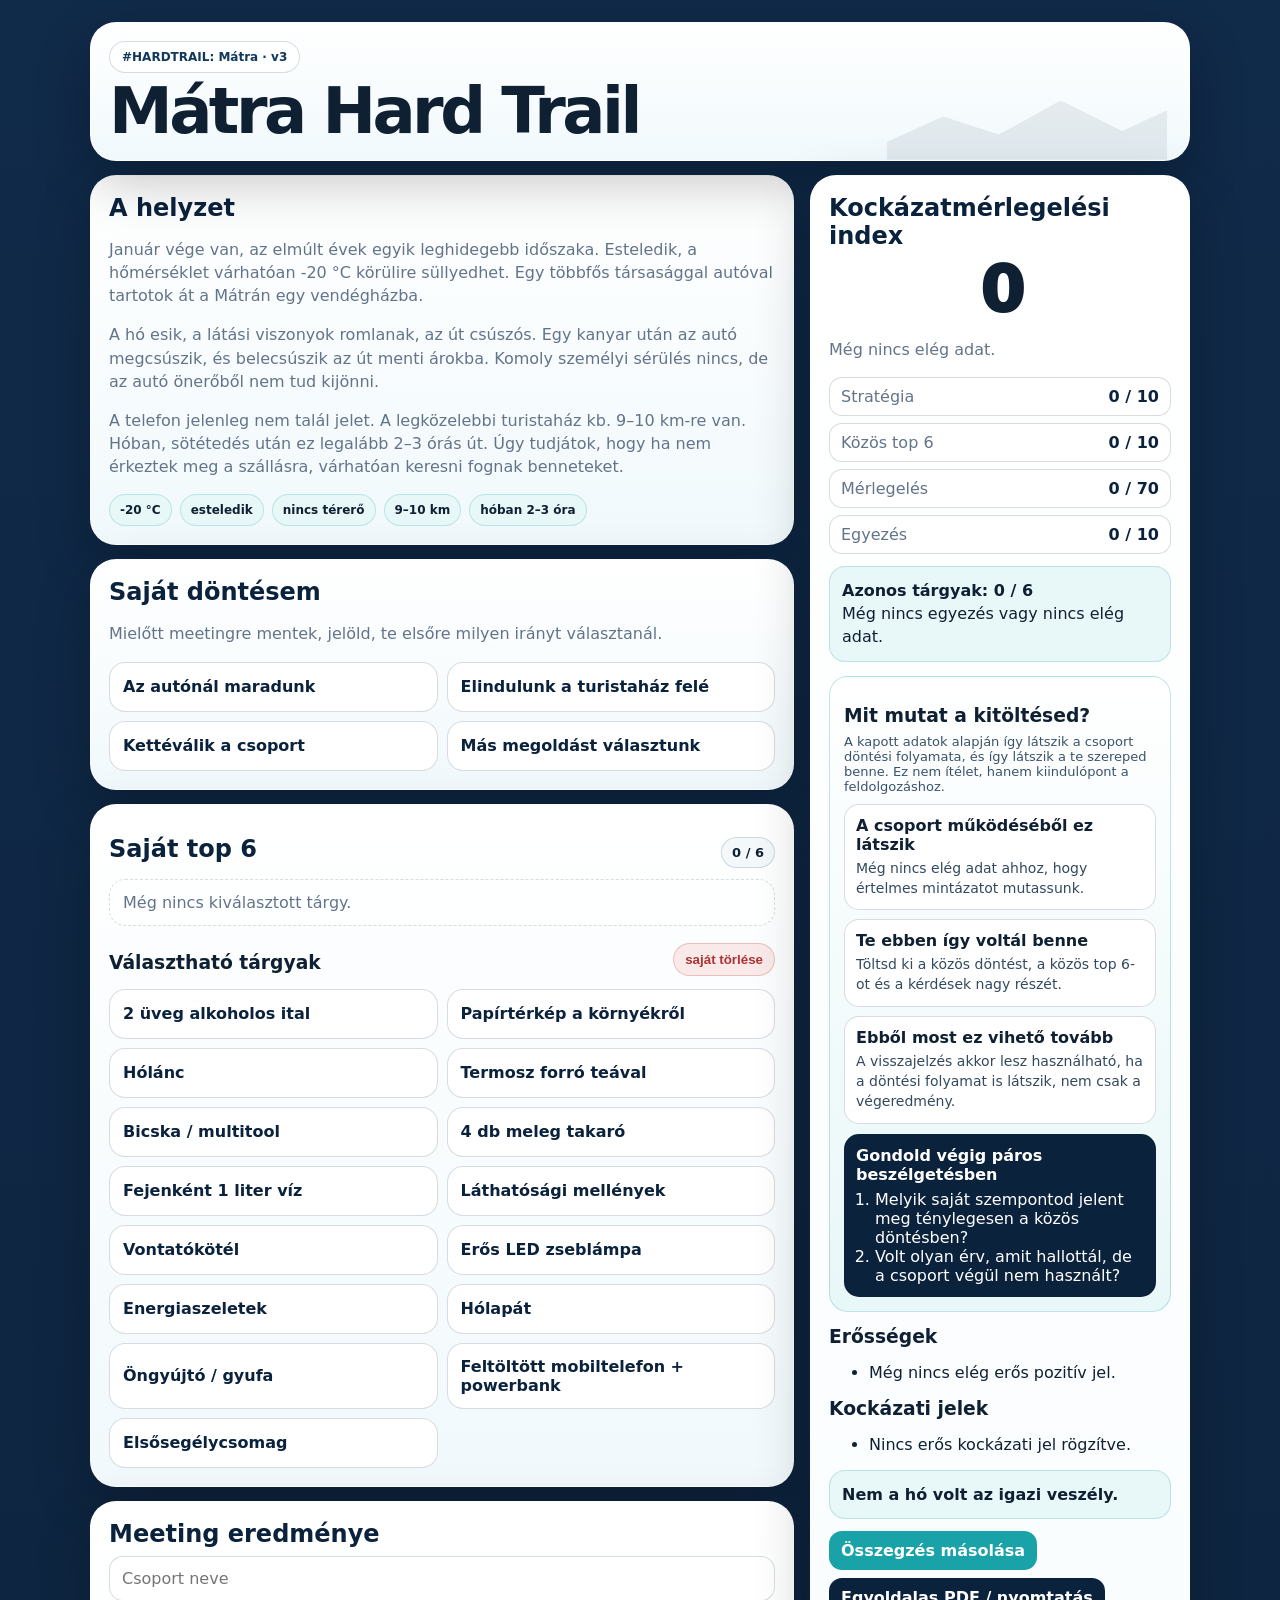
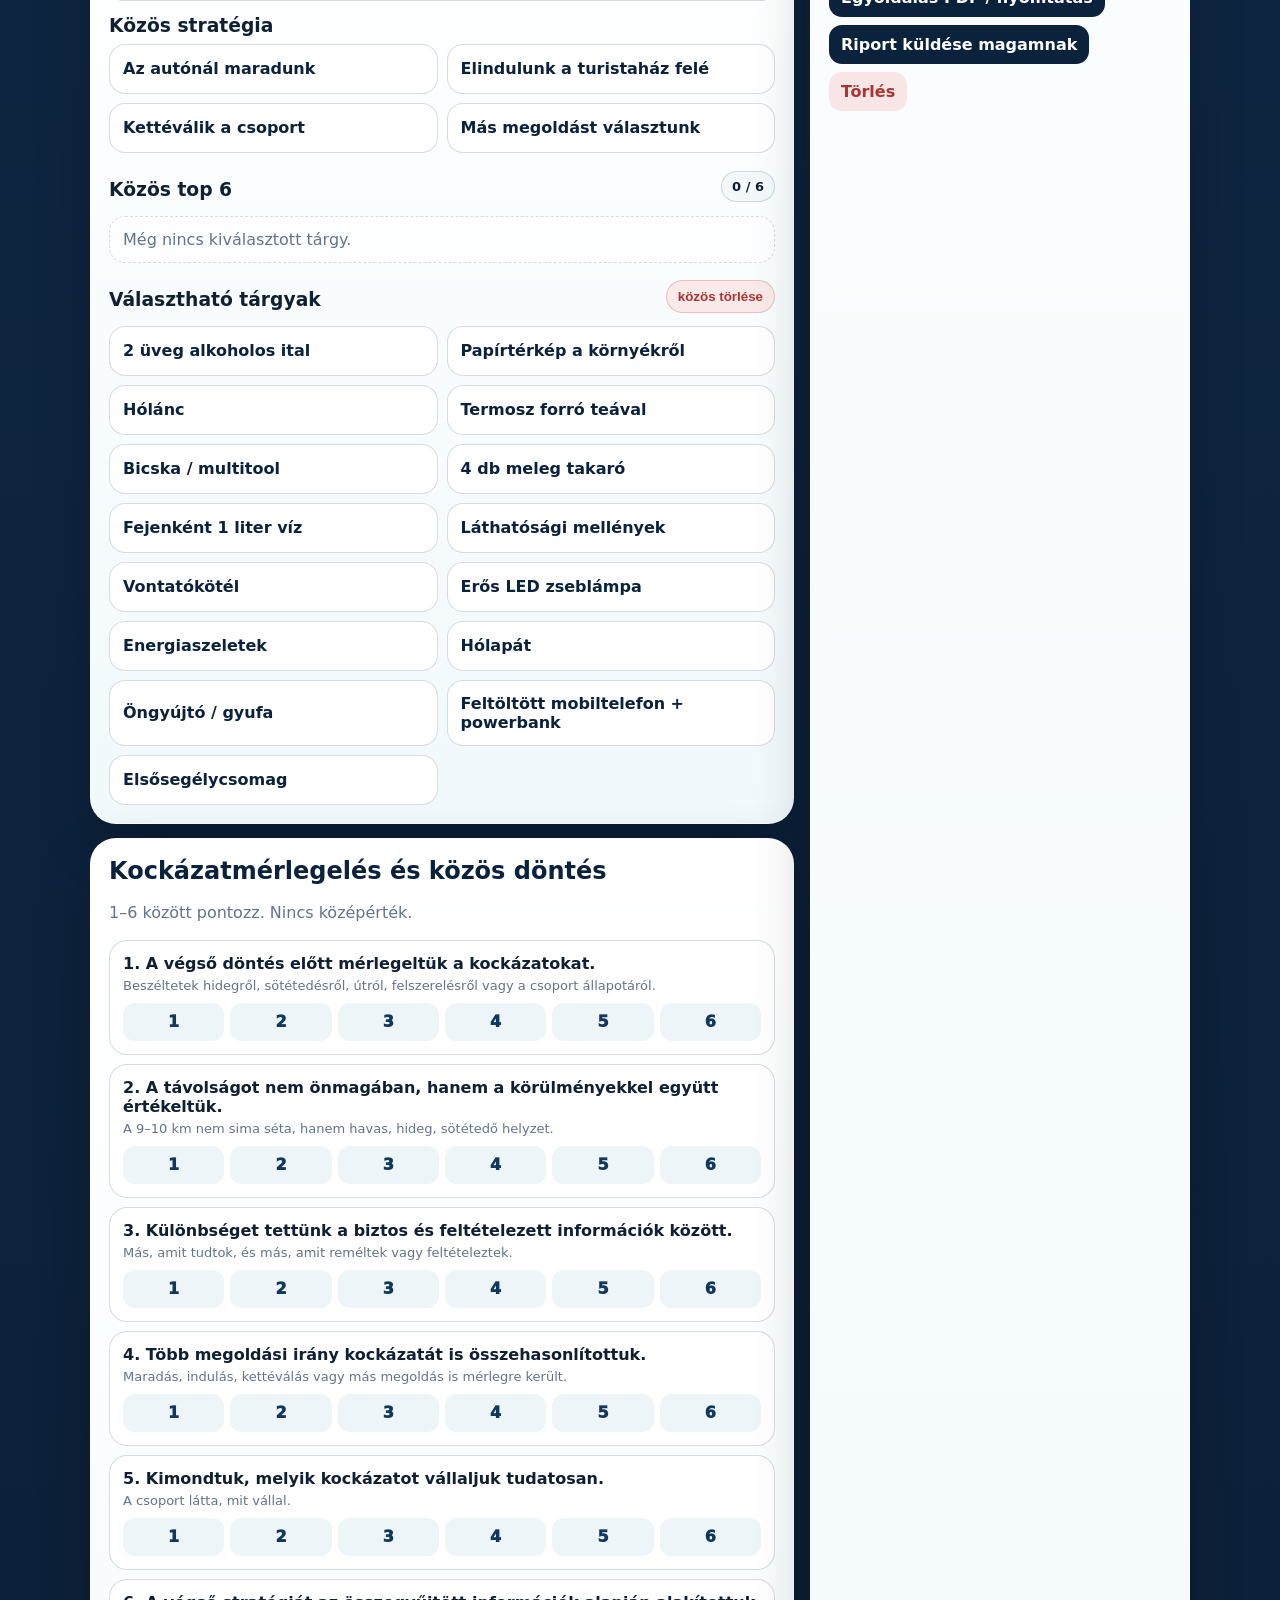
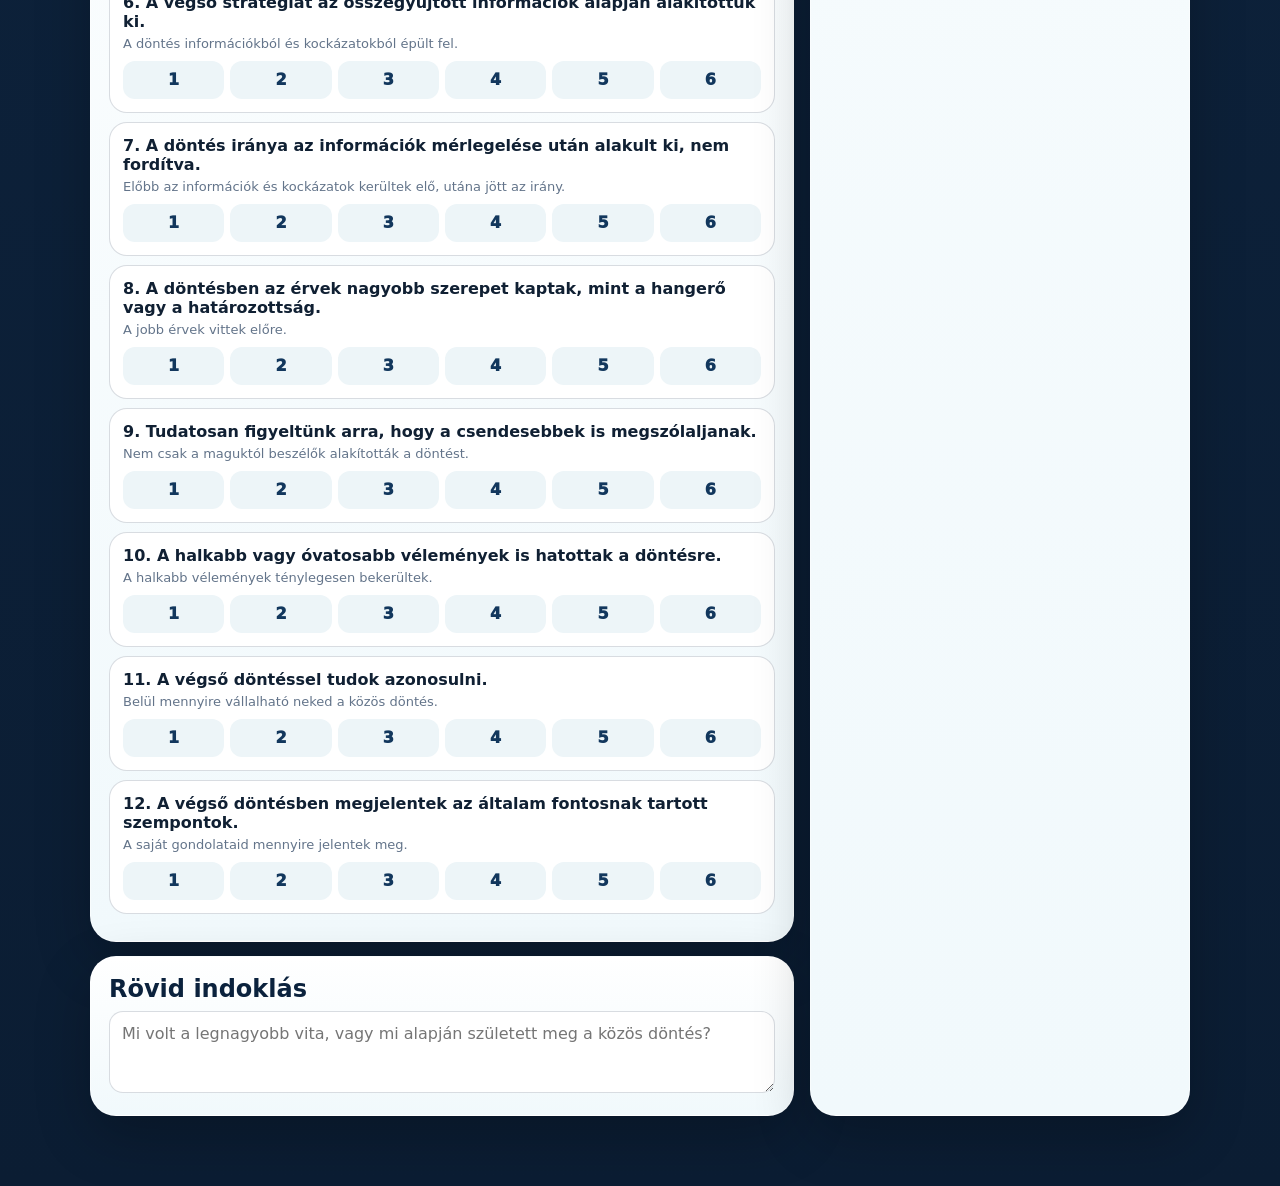
==== commit 0e7f2465: "Point index to v3" ====
--- a/index.html
+++ b/index.html
@@ -3,7 +3,7 @@
 <head>
 <meta charset="utf-8">
 <meta name="viewport" content="width=device-width,initial-scale=1">
-<meta http-equiv="refresh" content="0; url=matra-v2.html">
+<meta http-equiv="refresh" content="0; url=matra-v3.html">
 <title>Mátra Hard Trail</title>
 <style>
 body{margin:0;min-height:100vh;display:grid;place-items:center;font-family:system-ui,-apple-system,BlinkMacSystemFont,"Segoe UI",sans-serif;background:#102a49;color:#fff}a{color:#fff;font-weight:800}.box{max-width:520px;padding:28px;text-align:center}.moon{width:64px;height:64px;border-radius:50%;background:#fff;box-shadow:0 0 36px rgba(255,255,255,.85),0 0 84px rgba(255,255,255,.38);margin:0 auto 18px}
@@ -14,8 +14,8 @@
 <div class="moon"></div>
 <h1>Mátra Hard Trail</h1>
 <p>Az aktuális stabil verzió nyílik meg.</p>
-<p><a href="matra-v2.html">Tovább a Mátra Hard Trail v2 felületre</a></p>
+<p><a href="matra-v3.html">Tovább a Mátra Hard Trail v3 felületre</a></p>
 </div>
-<script>location.replace('matra-v2.html');</script>
+<script>location.replace('matra-v3.html');</script>
 </body>
 </html>
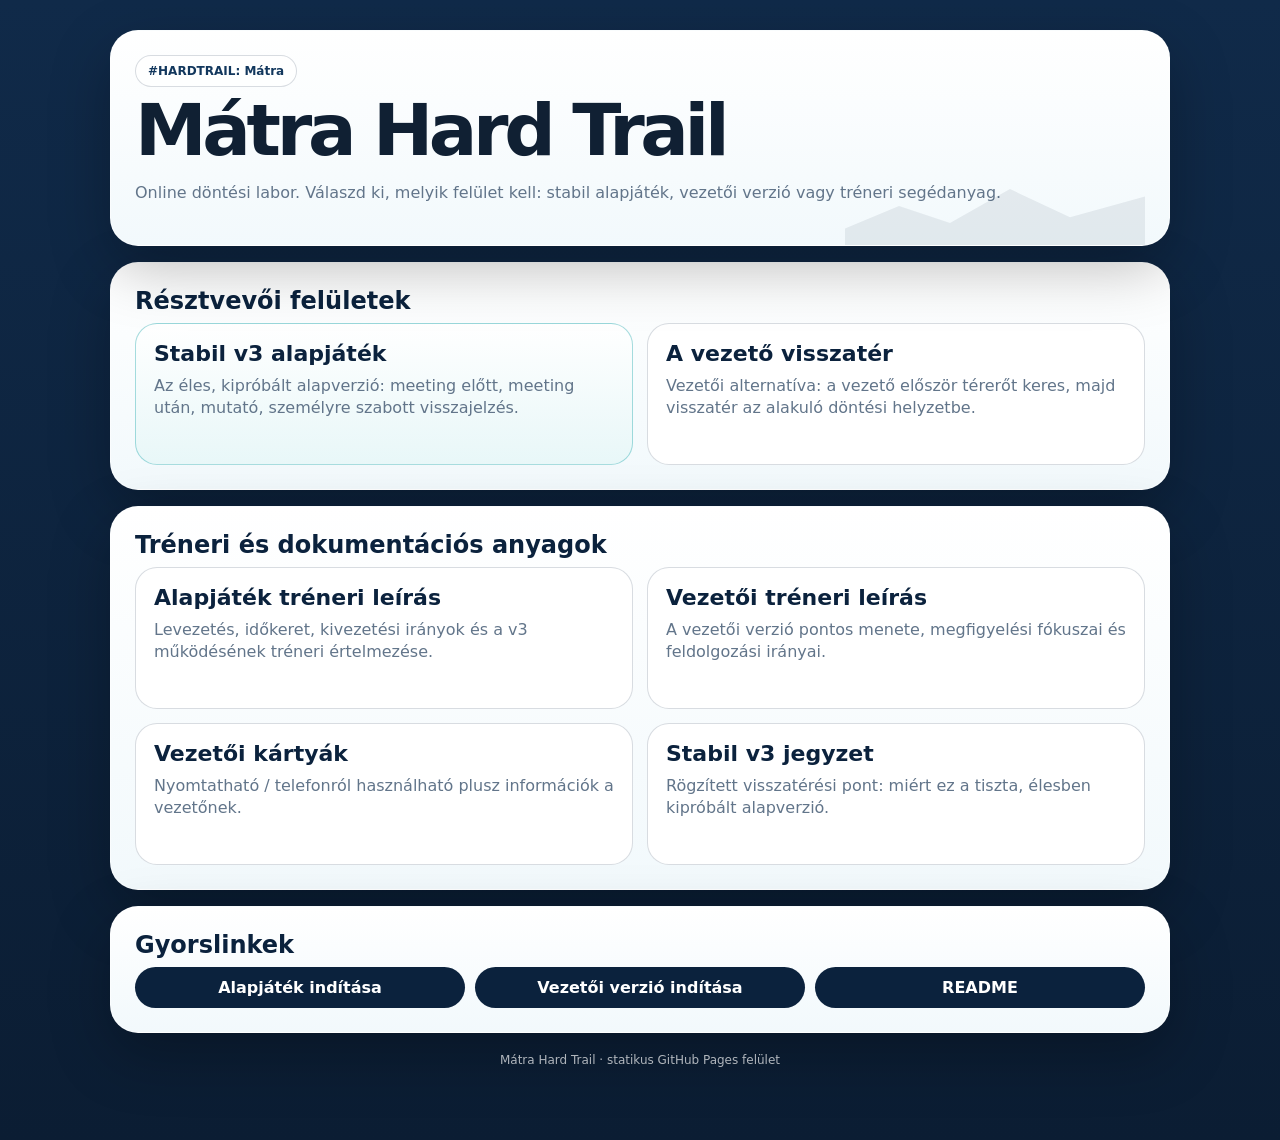
==== commit 86ef4913: "Create Mátra navigation hub" ====
--- a/index.html
+++ b/index.html
@@ -3,19 +3,43 @@
 <head>
 <meta charset="utf-8">
 <meta name="viewport" content="width=device-width,initial-scale=1">
-<meta http-equiv="refresh" content="0; url=matra-v3.html">
 <title>Mátra Hard Trail</title>
 <style>
-body{margin:0;min-height:100vh;display:grid;place-items:center;font-family:system-ui,-apple-system,BlinkMacSystemFont,"Segoe UI",sans-serif;background:#102a49;color:#fff}a{color:#fff;font-weight:800}.box{max-width:520px;padding:28px;text-align:center}.moon{width:64px;height:64px;border-radius:50%;background:#fff;box-shadow:0 0 36px rgba(255,255,255,.85),0 0 84px rgba(255,255,255,.38);margin:0 auto 18px}
+:root{--navy:#102a49;--deep:#0b1d33;--teal:#19a2a8;--pale:#e8f7f8;--line:rgba(16,42,73,.16);--muted:#62758a;--ink:#102033}*{box-sizing:border-box}body{margin:0;min-height:100vh;font-family:Inter,system-ui,-apple-system,BlinkMacSystemFont,"Segoe UI",sans-serif;background:linear-gradient(180deg,var(--navy),var(--deep));color:var(--ink)}.wrap{width:min(1060px,calc(100% - 28px));margin:0 auto;padding:30px 0 58px}.hero,.card{background:linear-gradient(180deg,#fff,#f2f9fc);border:1px solid rgba(255,255,255,.55);border-radius:28px;box-shadow:0 22px 60px rgba(0,0,0,.26);padding:24px;margin-bottom:16px}.hero{position:relative;overflow:hidden}.hero:after{content:"";position:absolute;right:24px;bottom:0;width:300px;height:94px;background:rgba(16,42,73,.08);clip-path:polygon(0 82%,18% 58%,35% 76%,55% 40%,75% 70%,100% 48%,100% 100%,0 100%)}.kicker{display:inline-flex;border:1px solid var(--line);border-radius:999px;padding:8px 12px;font-weight:900;font-size:12px;color:#12375d;background:#ffffffbf}h1{font-size:clamp(40px,6vw,72px);letter-spacing:-.06em;line-height:.94;margin:10px 0 8px}h2{margin:0 0 8px;color:#0b223d}p{line-height:1.55}.muted{color:var(--muted)}.grid{display:grid;grid-template-columns:repeat(2,minmax(0,1fr));gap:14px}.tile{display:block;text-decoration:none;background:#fff;border:1px solid var(--line);border-radius:22px;padding:18px;color:var(--ink);min-height:142px;transition:.15s ease}.tile:hover{transform:translateY(-2px);box-shadow:0 14px 34px rgba(16,42,73,.16);border-color:rgba(25,162,168,.38)}.tile strong{display:block;font-size:22px;line-height:1.1;color:#0b223d;margin-bottom:8px}.tile span{display:block;color:var(--muted);line-height:1.42}.primary{background:linear-gradient(180deg,#fff,var(--pale));border-color:rgba(25,162,168,.38)}.smallgrid{display:grid;grid-template-columns:repeat(3,minmax(0,1fr));gap:10px}.small{display:block;text-align:center;text-decoration:none;background:#0b223d;color:#fff;border-radius:999px;padding:11px 12px;font-weight:900}.footer{color:rgba(255,255,255,.68);font-size:12px;text-align:center;margin-top:18px}@media(max-width:760px){.grid,.smallgrid{grid-template-columns:1fr}.hero,.card{border-radius:22px;padding:18px}.tile{min-height:auto}.hero:after{opacity:.55}}
 </style>
 </head>
 <body>
-<div class="box">
-<div class="moon"></div>
+<div class="wrap">
+<header class="hero">
+<div class="kicker">#HARDTRAIL: Mátra</div>
 <h1>Mátra Hard Trail</h1>
-<p>Az aktuális stabil verzió nyílik meg.</p>
-<p><a href="matra-v3.html">Tovább a Mátra Hard Trail v3 felületre</a></p>
+<p class="muted">Online döntési labor. Válaszd ki, melyik felület kell: stabil alapjáték, vezetői verzió vagy tréneri segédanyag.</p>
+</header>
+<section class="card">
+<h2>Résztvevői felületek</h2>
+<div class="grid">
+<a class="tile primary" href="matra-v3.html"><strong>Stabil v3 alapjáték</strong><span>Az éles, kipróbált alapverzió: meeting előtt, meeting után, mutató, személyre szabott visszajelzés.</span></a>
+<a class="tile" href="matra-leader.html"><strong>A vezető visszatér</strong><span>Vezetői alternatíva: a vezető először térerőt keres, majd visszatér az alakuló döntési helyzetbe.</span></a>
 </div>
-<script>location.replace('matra-v3.html');</script>
+</section>
+<section class="card">
+<h2>Tréneri és dokumentációs anyagok</h2>
+<div class="grid">
+<a class="tile" href="treneri-leiras.html"><strong>Alapjáték tréneri leírás</strong><span>Levezetés, időkeret, kivezetési irányok és a v3 működésének tréneri értelmezése.</span></a>
+<a class="tile" href="treneri-leiras-leader.html"><strong>Vezetői tréneri leírás</strong><span>A vezetői verzió pontos menete, megfigyelési fókuszai és feldolgozási irányai.</span></a>
+<a class="tile" href="vezeto-kartyak.html"><strong>Vezetői kártyák</strong><span>Nyomtatható / telefonról használható plusz információk a vezetőnek.</span></a>
+<a class="tile" href="STABIL-V3.md"><strong>Stabil v3 jegyzet</strong><span>Rögzített visszatérési pont: miért ez a tiszta, élesben kipróbált alapverzió.</span></a>
+</div>
+</section>
+<section class="card">
+<h2>Gyorslinkek</h2>
+<div class="smallgrid">
+<a class="small" href="matra-v3.html">Alapjáték indítása</a>
+<a class="small" href="matra-leader.html">Vezetői verzió indítása</a>
+<a class="small" href="README.md">README</a>
+</div>
+</section>
+<p class="footer">Mátra Hard Trail · statikus GitHub Pages felület</p>
+</div>
 </body>
 </html>
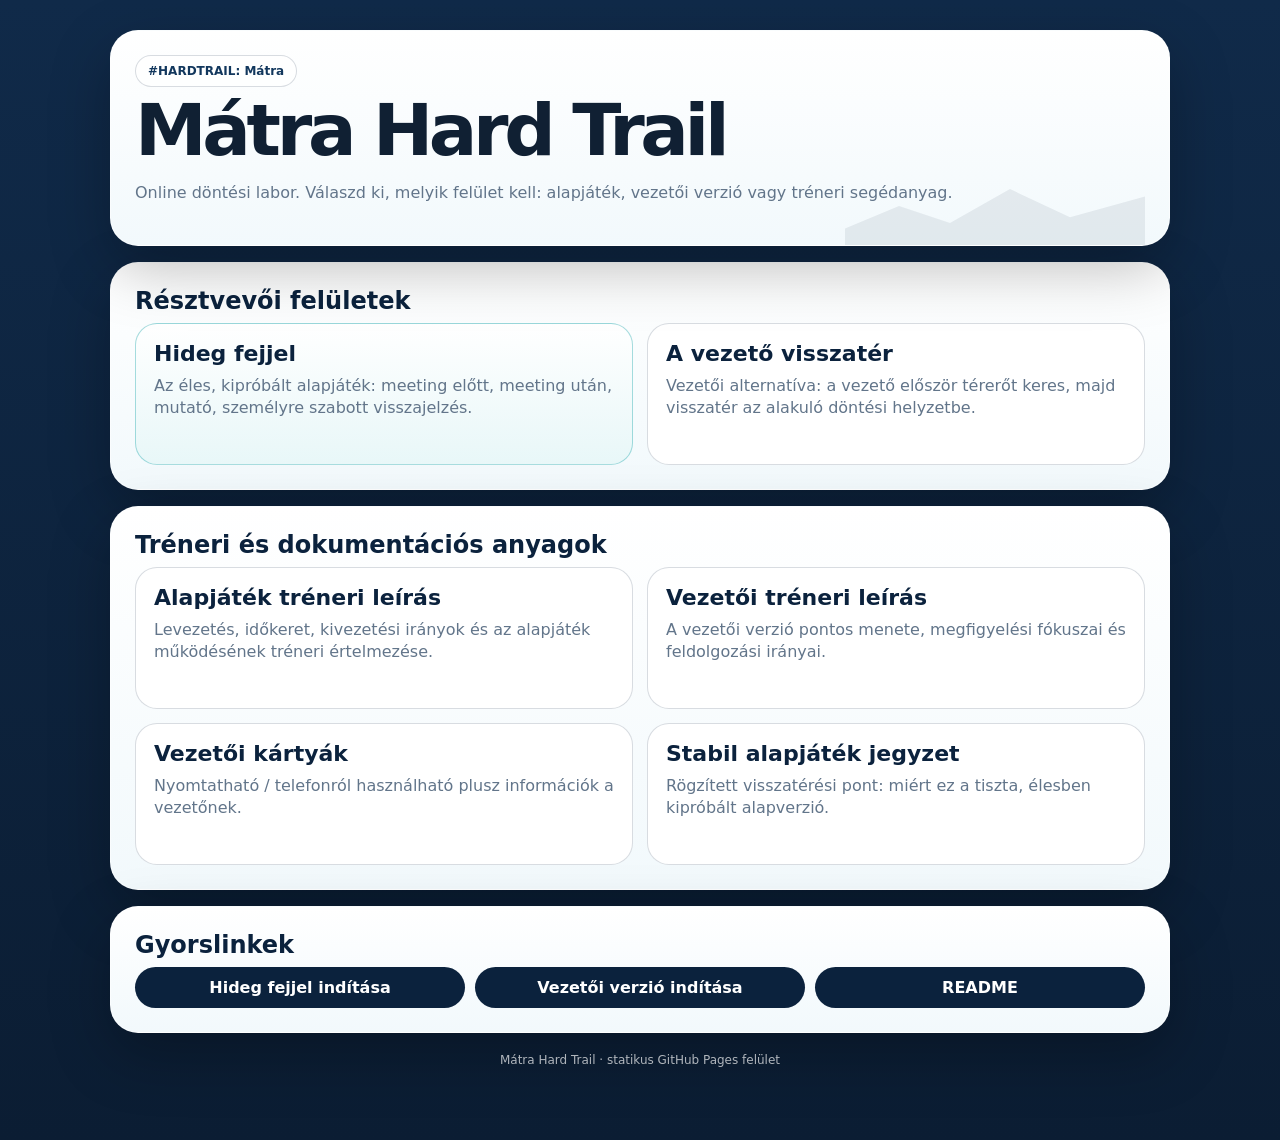
==== commit 7ae29ff4: "Name base game only on landing page" ====
--- a/index.html
+++ b/index.html
@@ -13,28 +13,28 @@
 <header class="hero">
 <div class="kicker">#HARDTRAIL: Mátra</div>
 <h1>Mátra Hard Trail</h1>
-<p class="muted">Online döntési labor. Válaszd ki, melyik felület kell: stabil alapjáték, vezetői verzió vagy tréneri segédanyag.</p>
+<p class="muted">Online döntési labor. Válaszd ki, melyik felület kell: alapjáték, vezetői verzió vagy tréneri segédanyag.</p>
 </header>
 <section class="card">
 <h2>Résztvevői felületek</h2>
 <div class="grid">
-<a class="tile primary" href="matra-v3.html"><strong>Stabil v3 alapjáték</strong><span>Az éles, kipróbált alapverzió: meeting előtt, meeting után, mutató, személyre szabott visszajelzés.</span></a>
+<a class="tile primary" href="matra-v3.html"><strong>Hideg fejjel</strong><span>Az éles, kipróbált alapjáték: meeting előtt, meeting után, mutató, személyre szabott visszajelzés.</span></a>
 <a class="tile" href="matra-leader.html"><strong>A vezető visszatér</strong><span>Vezetői alternatíva: a vezető először térerőt keres, majd visszatér az alakuló döntési helyzetbe.</span></a>
 </div>
 </section>
 <section class="card">
 <h2>Tréneri és dokumentációs anyagok</h2>
 <div class="grid">
-<a class="tile" href="treneri-leiras.html"><strong>Alapjáték tréneri leírás</strong><span>Levezetés, időkeret, kivezetési irányok és a v3 működésének tréneri értelmezése.</span></a>
+<a class="tile" href="treneri-leiras.html"><strong>Alapjáték tréneri leírás</strong><span>Levezetés, időkeret, kivezetési irányok és az alapjáték működésének tréneri értelmezése.</span></a>
 <a class="tile" href="treneri-leiras-leader.html"><strong>Vezetői tréneri leírás</strong><span>A vezetői verzió pontos menete, megfigyelési fókuszai és feldolgozási irányai.</span></a>
 <a class="tile" href="vezeto-kartyak.html"><strong>Vezetői kártyák</strong><span>Nyomtatható / telefonról használható plusz információk a vezetőnek.</span></a>
-<a class="tile" href="STABIL-V3.md"><strong>Stabil v3 jegyzet</strong><span>Rögzített visszatérési pont: miért ez a tiszta, élesben kipróbált alapverzió.</span></a>
+<a class="tile" href="STABIL-V3.md"><strong>Stabil alapjáték jegyzet</strong><span>Rögzített visszatérési pont: miért ez a tiszta, élesben kipróbált alapverzió.</span></a>
 </div>
 </section>
 <section class="card">
 <h2>Gyorslinkek</h2>
 <div class="smallgrid">
-<a class="small" href="matra-v3.html">Alapjáték indítása</a>
+<a class="small" href="matra-v3.html">Hideg fejjel indítása</a>
 <a class="small" href="matra-leader.html">Vezetői verzió indítása</a>
 <a class="small" href="README.md">README</a>
 </div>
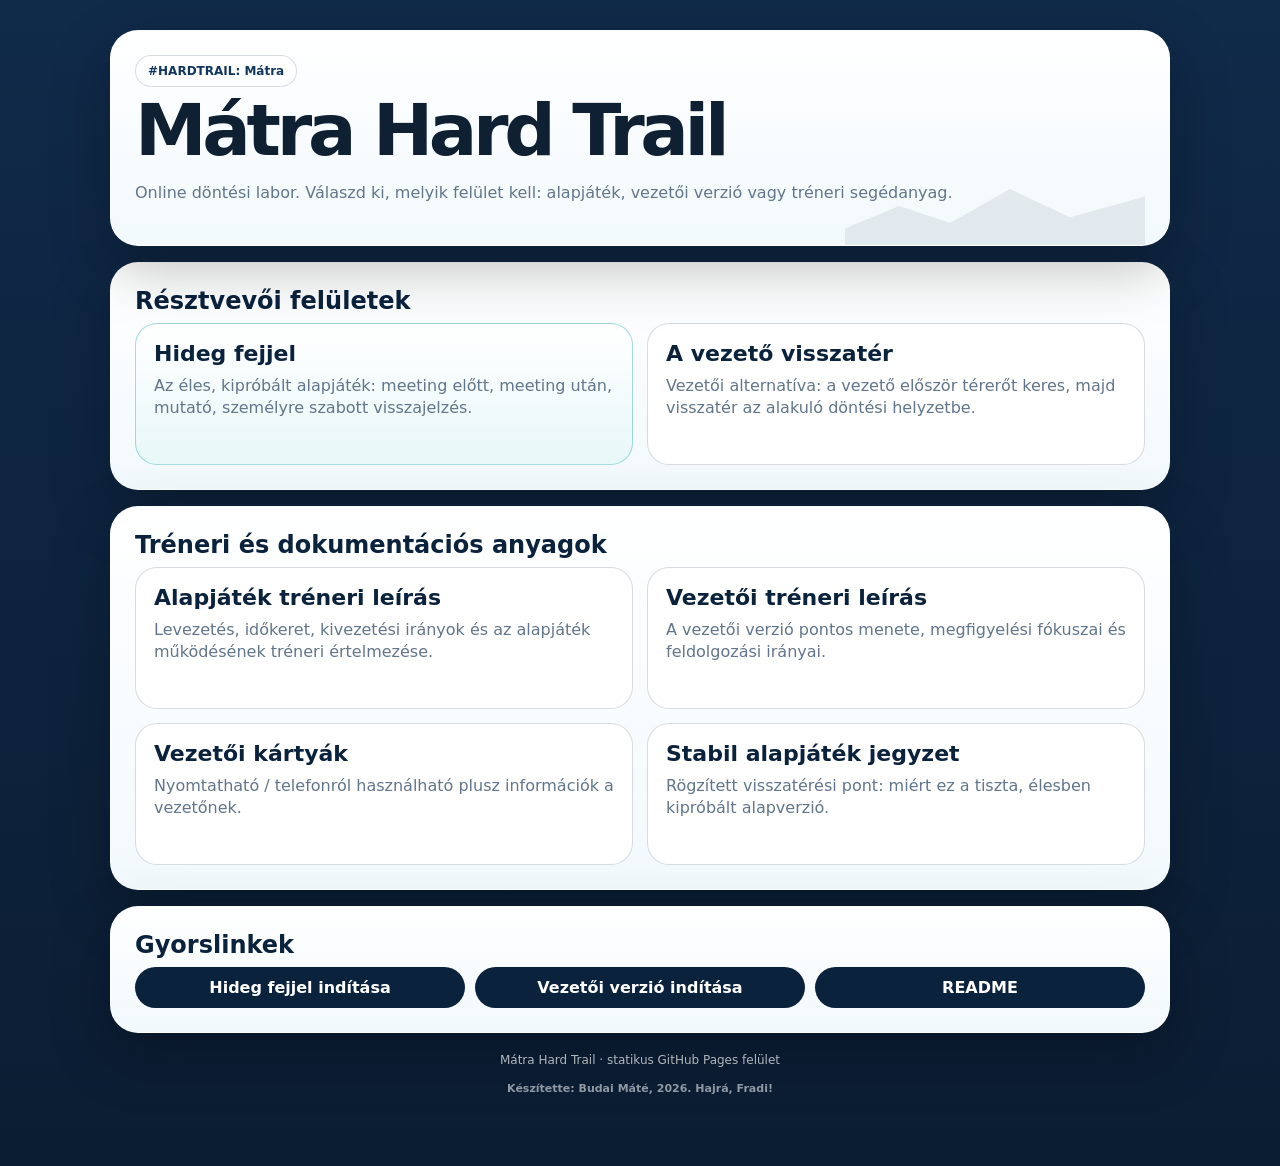
==== commit 19288560: "Add small creator credit to landing page" ====
--- a/index.html
+++ b/index.html
@@ -5,7 +5,7 @@
 <meta name="viewport" content="width=device-width,initial-scale=1">
 <title>Mátra Hard Trail</title>
 <style>
-:root{--navy:#102a49;--deep:#0b1d33;--teal:#19a2a8;--pale:#e8f7f8;--line:rgba(16,42,73,.16);--muted:#62758a;--ink:#102033}*{box-sizing:border-box}body{margin:0;min-height:100vh;font-family:Inter,system-ui,-apple-system,BlinkMacSystemFont,"Segoe UI",sans-serif;background:linear-gradient(180deg,var(--navy),var(--deep));color:var(--ink)}.wrap{width:min(1060px,calc(100% - 28px));margin:0 auto;padding:30px 0 58px}.hero,.card{background:linear-gradient(180deg,#fff,#f2f9fc);border:1px solid rgba(255,255,255,.55);border-radius:28px;box-shadow:0 22px 60px rgba(0,0,0,.26);padding:24px;margin-bottom:16px}.hero{position:relative;overflow:hidden}.hero:after{content:"";position:absolute;right:24px;bottom:0;width:300px;height:94px;background:rgba(16,42,73,.08);clip-path:polygon(0 82%,18% 58%,35% 76%,55% 40%,75% 70%,100% 48%,100% 100%,0 100%)}.kicker{display:inline-flex;border:1px solid var(--line);border-radius:999px;padding:8px 12px;font-weight:900;font-size:12px;color:#12375d;background:#ffffffbf}h1{font-size:clamp(40px,6vw,72px);letter-spacing:-.06em;line-height:.94;margin:10px 0 8px}h2{margin:0 0 8px;color:#0b223d}p{line-height:1.55}.muted{color:var(--muted)}.grid{display:grid;grid-template-columns:repeat(2,minmax(0,1fr));gap:14px}.tile{display:block;text-decoration:none;background:#fff;border:1px solid var(--line);border-radius:22px;padding:18px;color:var(--ink);min-height:142px;transition:.15s ease}.tile:hover{transform:translateY(-2px);box-shadow:0 14px 34px rgba(16,42,73,.16);border-color:rgba(25,162,168,.38)}.tile strong{display:block;font-size:22px;line-height:1.1;color:#0b223d;margin-bottom:8px}.tile span{display:block;color:var(--muted);line-height:1.42}.primary{background:linear-gradient(180deg,#fff,var(--pale));border-color:rgba(25,162,168,.38)}.smallgrid{display:grid;grid-template-columns:repeat(3,minmax(0,1fr));gap:10px}.small{display:block;text-align:center;text-decoration:none;background:#0b223d;color:#fff;border-radius:999px;padding:11px 12px;font-weight:900}.footer{color:rgba(255,255,255,.68);font-size:12px;text-align:center;margin-top:18px}@media(max-width:760px){.grid,.smallgrid{grid-template-columns:1fr}.hero,.card{border-radius:22px;padding:18px}.tile{min-height:auto}.hero:after{opacity:.55}}
+:root{--navy:#102a49;--deep:#0b1d33;--teal:#19a2a8;--pale:#e8f7f8;--line:rgba(16,42,73,.16);--muted:#62758a;--ink:#102033}*{box-sizing:border-box}body{margin:0;min-height:100vh;font-family:Inter,system-ui,-apple-system,BlinkMacSystemFont,"Segoe UI",sans-serif;background:linear-gradient(180deg,var(--navy),var(--deep));color:var(--ink)}.wrap{width:min(1060px,calc(100% - 28px));margin:0 auto;padding:30px 0 58px}.hero,.card{background:linear-gradient(180deg,#fff,#f2f9fc);border:1px solid rgba(255,255,255,.55);border-radius:28px;box-shadow:0 22px 60px rgba(0,0,0,.26);padding:24px;margin-bottom:16px}.hero{position:relative;overflow:hidden}.hero:after{content:"";position:absolute;right:24px;bottom:0;width:300px;height:94px;background:rgba(16,42,73,.08);clip-path:polygon(0 82%,18% 58%,35% 76%,55% 40%,75% 70%,100% 48%,100% 100%,0 100%)}.kicker{display:inline-flex;border:1px solid var(--line);border-radius:999px;padding:8px 12px;font-weight:900;font-size:12px;color:#12375d;background:#ffffffbf}h1{font-size:clamp(40px,6vw,72px);letter-spacing:-.06em;line-height:.94;margin:10px 0 8px}h2{margin:0 0 8px;color:#0b223d}p{line-height:1.55}.muted{color:var(--muted)}.grid{display:grid;grid-template-columns:repeat(2,minmax(0,1fr));gap:14px}.tile{display:block;text-decoration:none;background:#fff;border:1px solid var(--line);border-radius:22px;padding:18px;color:var(--ink);min-height:142px;transition:.15s ease}.tile:hover{transform:translateY(-2px);box-shadow:0 14px 34px rgba(16,42,73,.16);border-color:rgba(25,162,168,.38)}.tile strong{display:block;font-size:22px;line-height:1.1;color:#0b223d;margin-bottom:8px}.tile span{display:block;color:var(--muted);line-height:1.42}.primary{background:linear-gradient(180deg,#fff,var(--pale));border-color:rgba(25,162,168,.38)}.smallgrid{display:grid;grid-template-columns:repeat(3,minmax(0,1fr));gap:10px}.small{display:block;text-align:center;text-decoration:none;background:#0b223d;color:#fff;border-radius:999px;padding:11px 12px;font-weight:900}.footer{color:rgba(255,255,255,.68);font-size:12px;text-align:center;margin-top:18px}.credit-line{color:rgba(255,255,255,.55);font-size:11px;line-height:1.35;text-align:center;margin-top:8px;font-weight:600}@media(max-width:760px){.grid,.smallgrid{grid-template-columns:1fr}.hero,.card{border-radius:22px;padding:18px}.tile{min-height:auto}.hero:after{opacity:.55}}
 </style>
 </head>
 <body>
@@ -40,6 +40,7 @@
 </div>
 </section>
 <p class="footer">Mátra Hard Trail · statikus GitHub Pages felület</p>
+<p class="credit-line">Készítette: Budai Máté, 2026. Hajrá, Fradi!</p>
 </div>
 </body>
 </html>
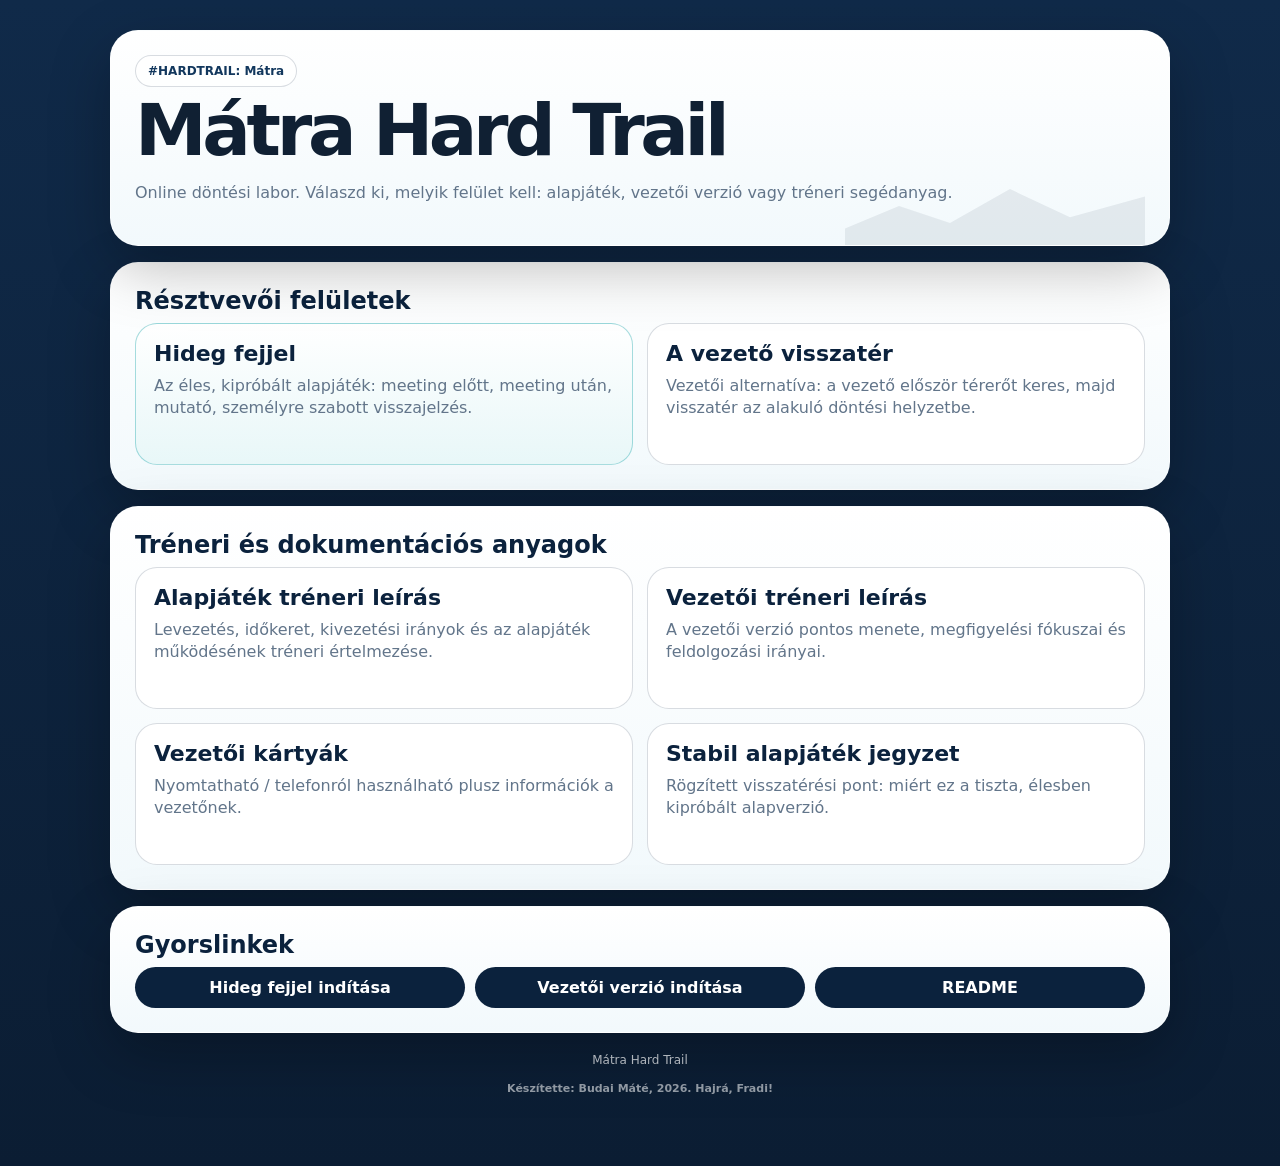
==== commit cd32e78a: "Remove GitHub Pages wording from landing page" ====
--- a/index.html
+++ b/index.html
@@ -39,7 +39,7 @@
 <a class="small" href="README.md">README</a>
 </div>
 </section>
-<p class="footer">Mátra Hard Trail · statikus GitHub Pages felület</p>
+<p class="footer">Mátra Hard Trail</p>
 <p class="credit-line">Készítette: Budai Máté, 2026. Hajrá, Fradi!</p>
 </div>
 </body>
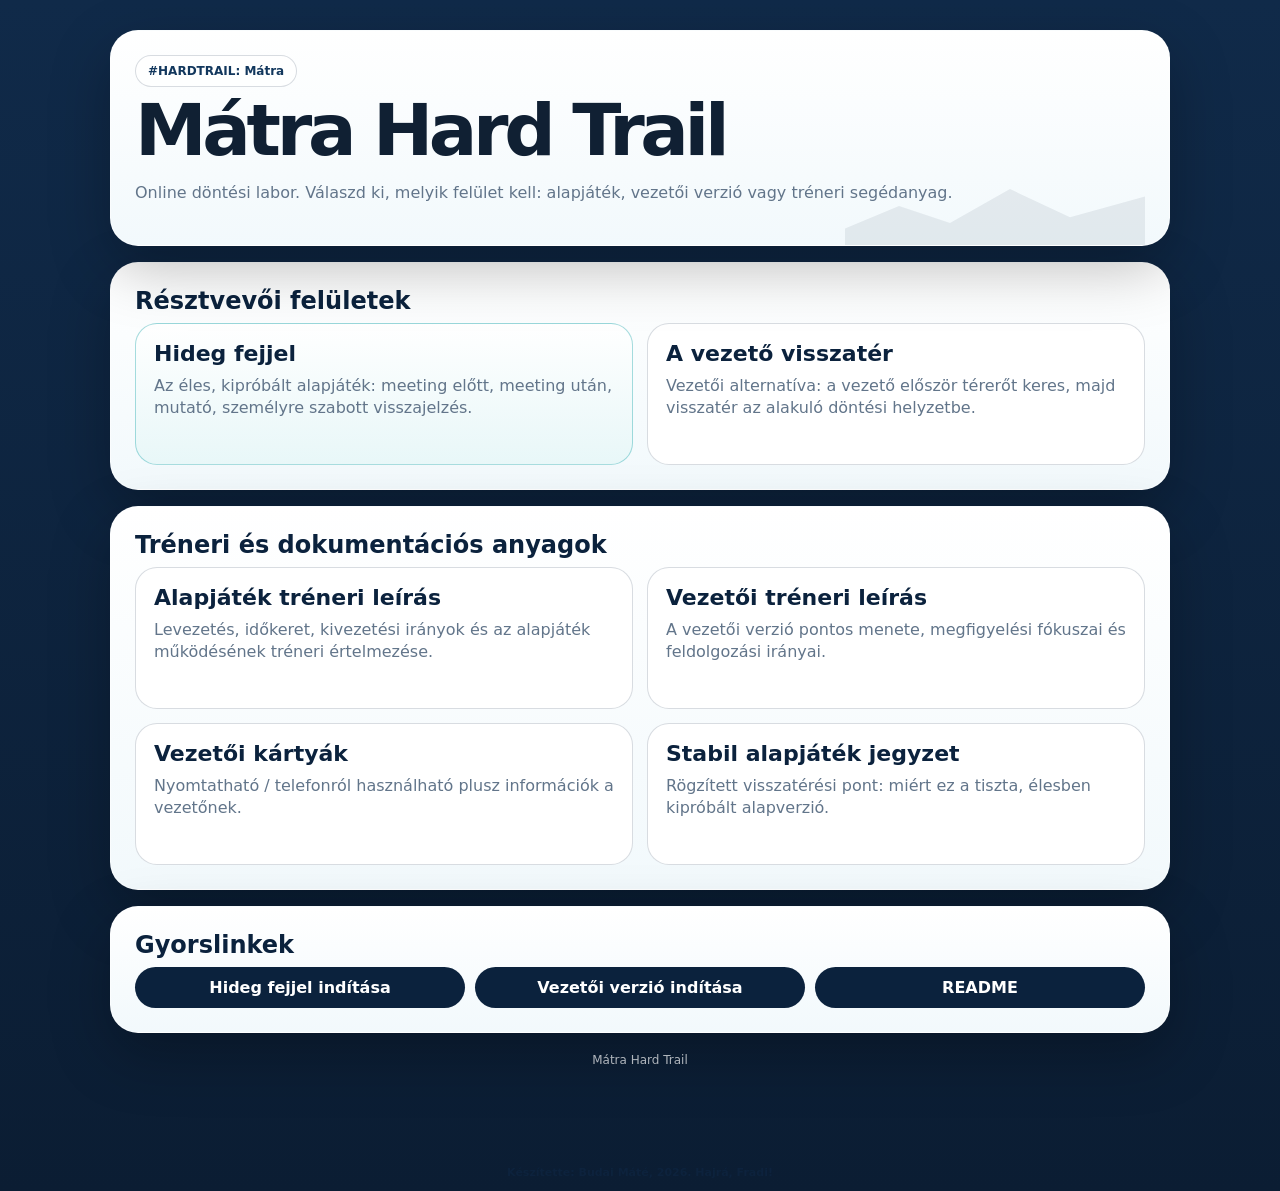
==== commit 9410e391: "Finalize Matra Hard Trail pages" ====
--- a/index.html
+++ b/index.html
@@ -6,6 +6,7 @@
 <title>Mátra Hard Trail</title>
 <style>
 :root{--navy:#102a49;--deep:#0b1d33;--teal:#19a2a8;--pale:#e8f7f8;--line:rgba(16,42,73,.16);--muted:#62758a;--ink:#102033}*{box-sizing:border-box}body{margin:0;min-height:100vh;font-family:Inter,system-ui,-apple-system,BlinkMacSystemFont,"Segoe UI",sans-serif;background:linear-gradient(180deg,var(--navy),var(--deep));color:var(--ink)}.wrap{width:min(1060px,calc(100% - 28px));margin:0 auto;padding:30px 0 58px}.hero,.card{background:linear-gradient(180deg,#fff,#f2f9fc);border:1px solid rgba(255,255,255,.55);border-radius:28px;box-shadow:0 22px 60px rgba(0,0,0,.26);padding:24px;margin-bottom:16px}.hero{position:relative;overflow:hidden}.hero:after{content:"";position:absolute;right:24px;bottom:0;width:300px;height:94px;background:rgba(16,42,73,.08);clip-path:polygon(0 82%,18% 58%,35% 76%,55% 40%,75% 70%,100% 48%,100% 100%,0 100%)}.kicker{display:inline-flex;border:1px solid var(--line);border-radius:999px;padding:8px 12px;font-weight:900;font-size:12px;color:#12375d;background:#ffffffbf}h1{font-size:clamp(40px,6vw,72px);letter-spacing:-.06em;line-height:.94;margin:10px 0 8px}h2{margin:0 0 8px;color:#0b223d}p{line-height:1.55}.muted{color:var(--muted)}.grid{display:grid;grid-template-columns:repeat(2,minmax(0,1fr));gap:14px}.tile{display:block;text-decoration:none;background:#fff;border:1px solid var(--line);border-radius:22px;padding:18px;color:var(--ink);min-height:142px;transition:.15s ease}.tile:hover{transform:translateY(-2px);box-shadow:0 14px 34px rgba(16,42,73,.16);border-color:rgba(25,162,168,.38)}.tile strong{display:block;font-size:22px;line-height:1.1;color:#0b223d;margin-bottom:8px}.tile span{display:block;color:var(--muted);line-height:1.42}.primary{background:linear-gradient(180deg,#fff,var(--pale));border-color:rgba(25,162,168,.38)}.smallgrid{display:grid;grid-template-columns:repeat(3,minmax(0,1fr));gap:10px}.small{display:block;text-align:center;text-decoration:none;background:#0b223d;color:#fff;border-radius:999px;padding:11px 12px;font-weight:900}.footer{color:rgba(255,255,255,.68);font-size:12px;text-align:center;margin-top:18px}.credit-line{color:rgba(255,255,255,.55);font-size:11px;line-height:1.35;text-align:center;margin-top:8px;font-weight:600}@media(max-width:760px){.grid,.smallgrid{grid-template-columns:1fr}.hero,.card{border-radius:22px;padding:18px}.tile{min-height:auto}.hero:after{opacity:.55}}
+.creator-credit{max-width:min(1100px,calc(100% - 24px));margin:18px auto 8px;padding:8px 0 2px;text-align:center;font-size:11px;line-height:1.35;font-weight:600;color:rgba(16,42,73,.45);font-family:Inter,system-ui,-apple-system,BlinkMacSystemFont,"Segoe UI",sans-serif}.print-credit{display:none}@media print{.creator-credit{display:none!important}.print-credit{display:block!important;text-align:center;font-size:9px;line-height:1.2;color:#6a7787;margin-top:4px}}
 </style>
 </head>
 <body>
@@ -40,7 +41,7 @@
 </div>
 </section>
 <p class="footer">Mátra Hard Trail</p>
-<p class="credit-line">Készítette: Budai Máté, 2026. Hajrá, Fradi!</p>
 </div>
+<footer class="creator-credit">Készítette: Budai Máté, 2026. Hajrá, Fradi!</footer>
 </body>
 </html>
